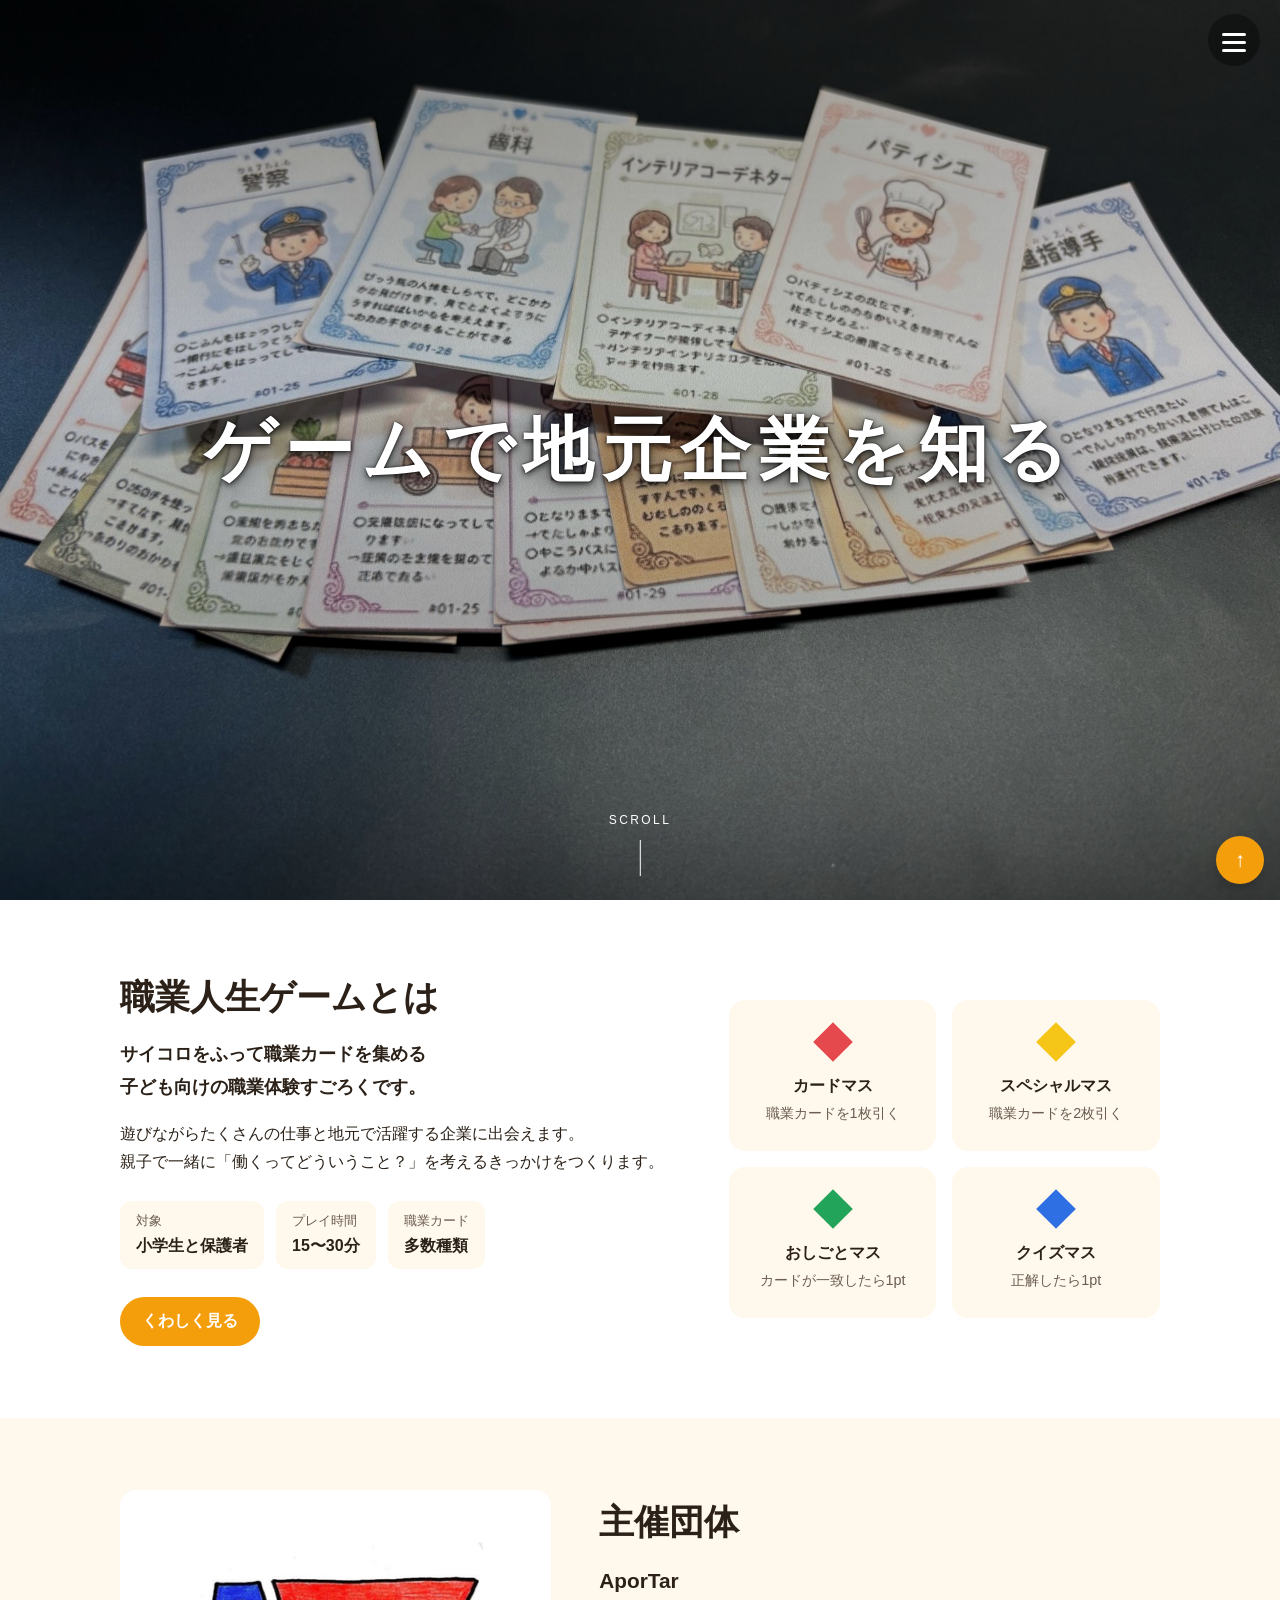
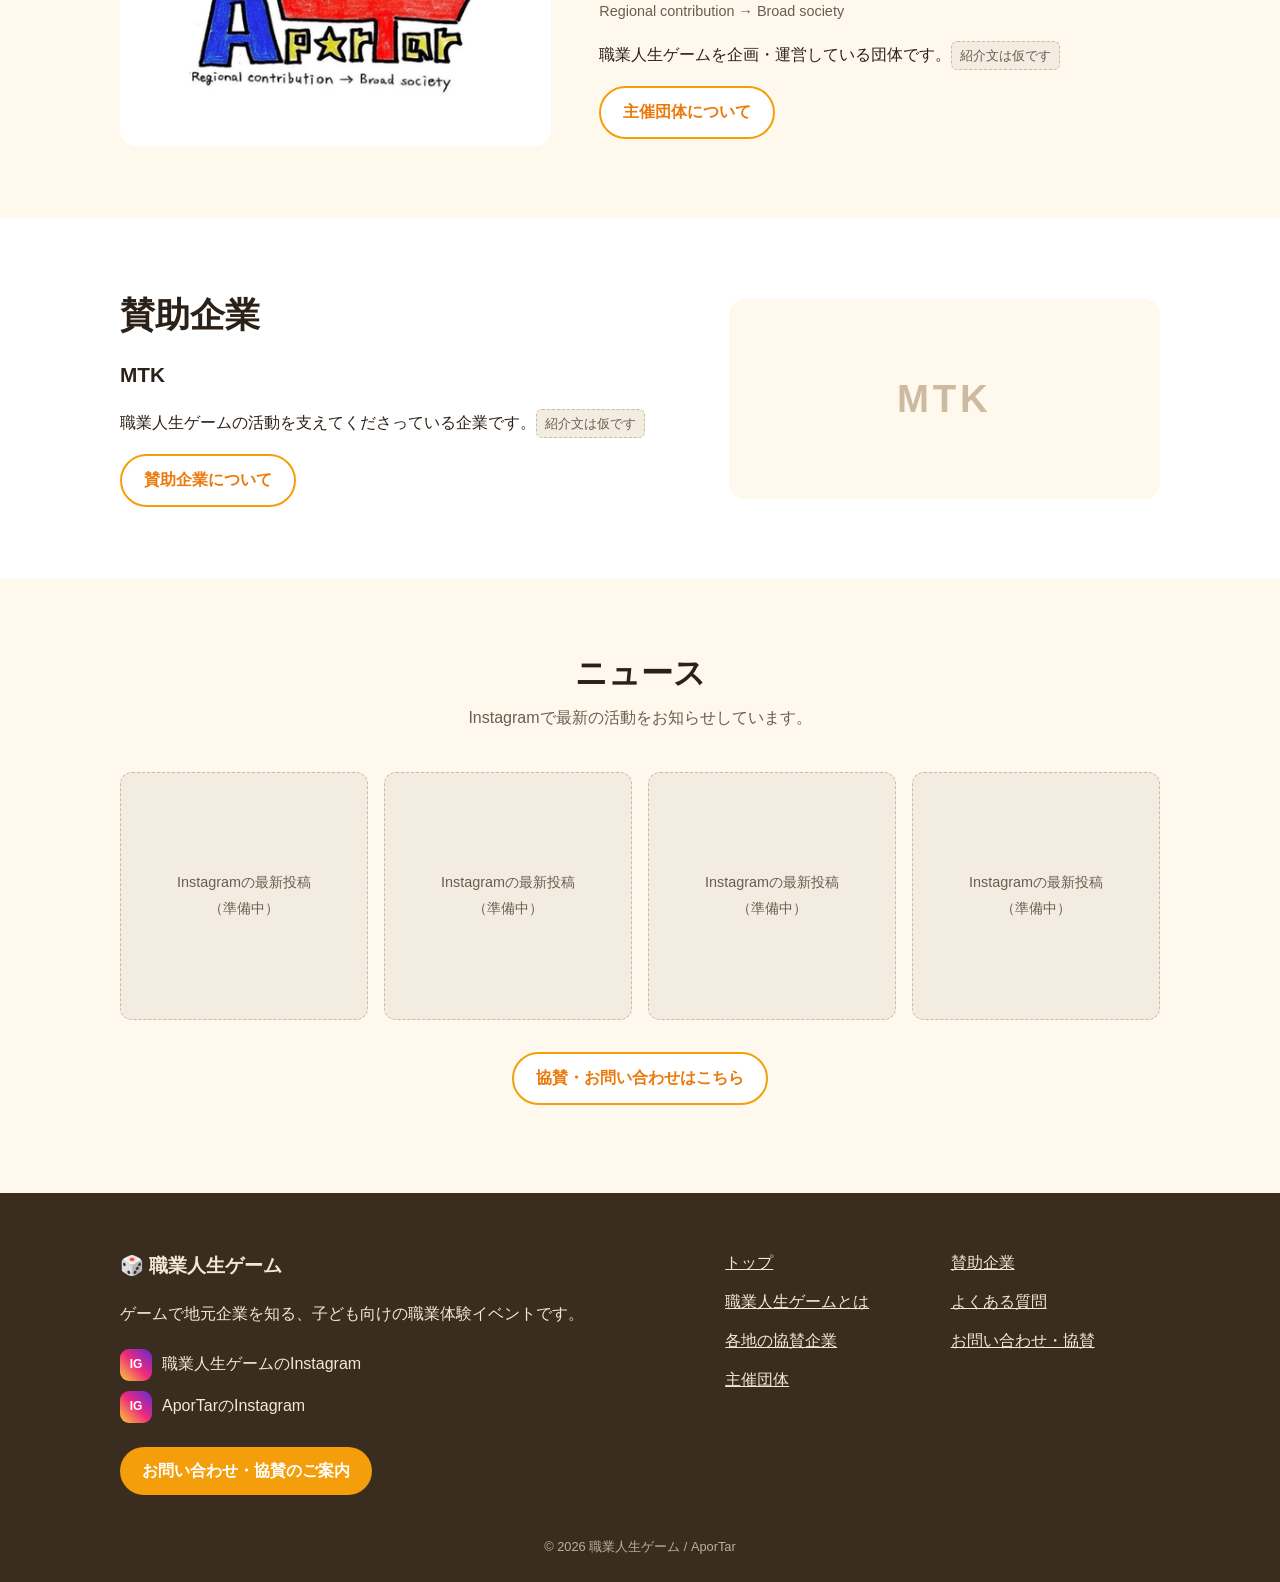
==== index.html @ 3c7ae559 "編集モードで index.html の文字を修正（ゲームで地元企業を知る / サイコロをふって職業カードを集める 子ども向けの職業）" ====
<!DOCTYPE html>
<html lang="ja">
<head>
  <meta charset="UTF-8">
  <meta name="viewport" content="width=device-width, initial-scale=1.0">
  <title>職業人生ゲーム｜ゲームで地元企業を知る</title>
  <meta name="description" content="サイコロをふって職業カードを集めよう。子どもたちが楽しみながら地元企業と仕事を知る、職業体験イベント「職業人生ゲーム」の公式サイトです。">
  <link rel="stylesheet" href="style.css">
</head>
<body class="home">
  <header id="site-header" class="site-header"></header>

  <main>
    <!-- メインビジュアル：画面いっぱいの画像に一言。写真を増やすときは .hero-slide を追加すると自動でスライドする -->
    <section class="hero">
      <div class="hero-slide is-active" style="background-image:url(images/hero-cards.jpg)"></div>
      <div class="hero-content">
        <h1 class="hero-copy">ゲームで地元企業を知る</h1>
      </div>
      <a class="hero-scroll" href="#intro">SCROLL</a>
    </section>

    <section class="section section-alt intro" id="intro">
      <div class="container intro-inner">
        <div class="intro-text">
          <h2 class="intro-title">職業人生ゲームとは</h2>
          <p class="intro-lead">サイコロをふって職業カードを集める<br class="pc-only">子ども向けの職業体験すごろくです。</p>
          <p>遊びながらたくさんの仕事と地元で活躍する企業に出会えます。<br>親子で一緒に「働くってどういうこと？」を考えるきっかけをつくります。</p>
          <dl class="intro-facts">
            <div><dt>対象</dt><dd>小学生と保護者</dd></div>
            <div><dt>プレイ時間</dt><dd>15〜30分</dd></div>
            <div><dt>職業カード</dt><dd>多数種類</dd></div>
          </dl>
          <a class="btn" href="about.html">くわしく見る</a>
        </div>
        <ul class="intro-squares">
          <li><span class="sq sq-red" aria-hidden="true"></span><strong>カードマス</strong>職業カードを1枚引く</li>
          <li><span class="sq sq-gold" aria-hidden="true"></span><strong>スペシャルマス</strong>職業カードを2枚引く</li>
          <li><span class="sq sq-green" aria-hidden="true"></span><strong>おしごとマス</strong>カードが一致したら1pt</li>
          <li><span class="sq sq-blue" aria-hidden="true"></span><strong>クイズマス</strong>正解したら1pt</li>
        </ul>
      </div>
    </section>

    <section class="section org" id="organizer">
      <div class="container org-inner">
        <div class="org-logo">
          <img src="images/aportar-logo.png" alt="AporTar" width="339" height="187">
        </div>
        <div class="org-text">
          <h2 class="org-title">主催団体</h2>
          <p class="org-name">AporTar</p>
          <p class="org-sub">Regional contribution → Broad society</p>
          <p>職業人生ゲームを企画・運営している団体です。<span class="placeholder-note">紹介文は仮です</span></p>
          <a class="btn btn-outline" href="organizer.html">主催団体について</a>
        </div>
      </div>
    </section>

    <section class="section section-alt" id="supporter">
      <div class="container org-inner org-reverse">
        <div class="org-text">
          <h2 class="org-title">賛助企業</h2>
          <p class="org-name">MTK</p>
          <p>職業人生ゲームの活動を支えてくださっている企業です。<span class="placeholder-note">紹介文は仮です</span></p>
          <a class="btn btn-outline" href="support.html">賛助企業について</a>
        </div>
        <div class="org-logo org-logo-alt">
          <!-- MTKのロゴが届いたら <img src="images/mtk-logo.png" alt="MTK"> に差し替える -->
          <span class="org-logo-placeholder">MTK</span>
        </div>
      </div>
    </section>

    <section class="section">
      <div class="container">
        <h2 class="section-title">ニュース</h2>
        <p class="section-lead">Instagramで最新の活動をお知らせしています。</p>
        <!-- Instagramの埋め込みコードが決まったらここに差し替える -->
        <div class="news-grid">
          <div class="news-item">Instagramの最新投稿<br>（準備中）</div>
          <div class="news-item">Instagramの最新投稿<br>（準備中）</div>
          <div class="news-item">Instagramの最新投稿<br>（準備中）</div>
          <div class="news-item">Instagramの最新投稿<br>（準備中）</div>
        </div>
        <p class="center"><a class="btn btn-outline" href="contact.html">協賛・お問い合わせはこちら</a></p>
      </div>
    </section>
  </main>

  <footer id="site-footer" class="site-footer"></footer>
  <script src="script.js"></script>
</body>
</html>
---- style.css ----
/* 職業人生ゲーム - 共通スタイル
   色はルール説明シートのオレンジ・黄色に合わせています */

:root {
  --orange: #f59e0b;
  --orange-deep: #ea7a0c;
  --yellow: #fde68a;
  --cream: #fff8ec;
  --text: #2b2118;
  --muted: #6b5d50;
  --white: #ffffff;
  --line: #f1dfc4;

  /* マスの色 */
  --red: #e5484d;
  --gold: #f5c518;
  --green: #22a55a;
  --blue: #2f6fe4;

  --radius: 16px;
  --header-h: 64px;
  --max: 1080px;
}

* {
  box-sizing: border-box;
}

html {
  scroll-behavior: smooth;
  scroll-padding-top: var(--header-h);
}

body {
  margin: 0;
  font-family: "Hiragino Kaku Gothic ProN", "Hiragino Sans", "Yu Gothic", "Meiryo", sans-serif;
  background: var(--cream);
  color: var(--text);
  line-height: 1.8;
}

img {
  max-width: 100%;
  display: block;
}

a {
  color: var(--orange-deep);
}

h1,
h2,
h3 {
  line-height: 1.4;
}

.container {
  max-width: var(--max);
  margin: 0 auto;
  padding: 0 20px;
}

.btn {
  display: inline-block;
  background: var(--orange);
  color: var(--white);
  font-weight: bold;
  text-decoration: none;
  padding: 10px 22px;
  border-radius: 999px;
  border: none;
  font-size: 1rem;
  cursor: pointer;
  transition: background 0.2s;
}

.btn:hover {
  background: var(--orange-deep);
}

.btn-outline {
  background: var(--white);
  color: var(--orange-deep);
  border: 2px solid var(--orange);
}

.btn-outline:hover {
  background: var(--yellow);
}

/* 仮の素材であることを示すラベル */
.placeholder-note {
  display: inline-block;
  font-size: 0.8rem;
  color: var(--muted);
  background: #f3ece1;
  border: 1px dashed #cdbba1;
  border-radius: 6px;
  padding: 2px 8px;
}

/* ---------- ヘッダー ---------- */
.site-header {
  position: sticky;
  top: 0;
  z-index: 50;
  background: rgba(255, 255, 255, 0.95);
  border-bottom: 1px solid var(--line);
  backdrop-filter: blur(6px);
}

.header-inner {
  max-width: var(--max);
  margin: 0 auto;
  padding: 0 20px;
  height: var(--header-h);
  display: flex;
  align-items: center;
  justify-content: space-between;
  gap: 16px;
}

.logo {
  display: flex;
  align-items: center;
  gap: 8px;
  text-decoration: none;
  color: var(--text);
  font-weight: bold;
  font-size: 1.15rem;
  white-space: nowrap;
}

.logo-mark {
  display: grid;
  place-items: center;
  width: 38px;
  height: 38px;
  border-radius: 10px;
  background: var(--yellow);
  font-size: 1.3rem;
}

.global-nav {
  display: flex;
  align-items: center;
  gap: 20px;
}

.global-nav ul {
  display: flex;
  gap: 18px;
  list-style: none;
  margin: 0;
  padding: 0;
}

.global-nav a:not(.btn) {
  color: var(--text);
  text-decoration: none;
  font-size: 0.92rem;
  font-weight: bold;
  padding: 4px 0;
  border-bottom: 2px solid transparent;
}

.global-nav a:not(.btn):hover,
.global-nav a[aria-current="page"] {
  border-bottom-color: var(--orange);
}

.btn-contact {
  padding: 8px 18px;
  font-size: 0.9rem;
}

.menu-toggle {
  display: none;
  width: 44px;
  height: 44px;
  background: none;
  border: none;
  cursor: pointer;
  padding: 10px;
}

.menu-toggle span {
  display: block;
  height: 3px;
  margin: 5px 0;
  border-radius: 2px;
  background: var(--text);
  transition: transform 0.2s, opacity 0.2s;
}

.menu-toggle[aria-expanded="true"] span:nth-child(1) {
  transform: translateY(8px) rotate(45deg);
}
.menu-toggle[aria-expanded="true"] span:nth-child(2) {
  opacity: 0;
}
.menu-toggle[aria-expanded="true"] span:nth-child(3) {
  transform: translateY(-8px) rotate(-45deg);
}

@media (max-width: 900px) {
  .menu-toggle {
    display: block;
  }

  .global-nav {
    display: none;
    position: absolute;
    top: var(--header-h);
    left: 0;
    right: 0;
    flex-direction: column;
    align-items: stretch;
    gap: 0;
    background: var(--white);
    border-bottom: 1px solid var(--line);
    padding: 8px 20px 20px;
    box-shadow: 0 8px 16px rgba(0, 0, 0, 0.06);
  }

  .global-nav.is-open {
    display: flex;
  }

  .global-nav ul {
    flex-direction: column;
    gap: 0;
  }

  .global-nav a:not(.btn) {
    display: block;
    padding: 14px 0;
    border-bottom: 1px solid var(--line);
  }

  .btn-contact {
    margin-top: 16px;
    text-align: center;
  }
}

/* ---------- メインビジュアル（トップ） ----------
   BOTANIST のように、画面いっぱいの画像に一言だけ載せる */
.hero {
  position: relative;
  height: 100vh;
  height: 100svh;
  min-height: 480px;
  display: grid;
  place-items: center;
  text-align: center;
  overflow: hidden;
  color: var(--white);
  background: #3a2c1f;
}

.hero-slide {
  position: absolute;
  inset: 0;
  background-size: cover;
  background-position: center;
  opacity: 0;
  transition: opacity 1.2s ease;
}

.hero-slide.is-active {
  opacity: 1;
  animation: hero-zoom 12s ease-out both;
}

@keyframes hero-zoom {
  from {
    transform: scale(1.08);
  }
  to {
    transform: scale(1);
  }
}

.hero::after {
  content: "";
  position: absolute;
  inset: 0;
  background: linear-gradient(180deg, rgba(0, 0, 0, 0.35) 0%, rgba(0, 0, 0, 0.2) 40%, rgba(0, 0, 0, 0.45) 100%);
}

.hero-content {
  position: relative;
  z-index: 1;
  padding: 0 20px;
}

.hero-copy {
  font-size: clamp(2rem, 6.5vw, 4.4rem);
  font-weight: bold;
  letter-spacing: 0.12em;
  line-height: 1.5;
  margin: 0;
  /* 白文字を写真の上でも読みやすくするための黒い影 */
  text-shadow: 0 0 2px rgba(0, 0, 0, 0.9), 0 2px 6px rgba(0, 0, 0, 0.8), 0 4px 24px rgba(0, 0, 0, 0.6);
}

.sp-only {
  display: none;
}

@media (max-width: 600px) {
  .sp-only {
    display: inline;
  }
}

.hero-scroll {
  position: absolute;
  z-index: 1;
  left: 50%;
  bottom: 24px;
  transform: translateX(-50%);
  color: var(--white);
  font-size: 0.75rem;
  letter-spacing: 0.2em;
  text-decoration: none;
  padding-bottom: 44px;
}

.hero-scroll::after {
  content: "";
  position: absolute;
  left: 50%;
  bottom: 0;
  width: 1px;
  height: 36px;
  background: var(--white);
  animation: scroll-line 2s ease-in-out infinite;
  transform-origin: top;
}

@keyframes scroll-line {
  0% {
    transform: scaleY(0);
  }
  50% {
    transform: scaleY(1);
  }
  100% {
    transform: scaleY(1);
    opacity: 0;
  }
}

/* トップだけ、ヘッダーは右上の半透明の三本線のみ（PCでもスマホでも同じ） */
.home .site-header {
  position: fixed;
  top: 0;
  left: 0;
  right: 0;
  background: transparent;
  border-bottom: none;
  backdrop-filter: none;
  pointer-events: none;
}

.home .header-inner {
  max-width: none;
  justify-content: flex-end;
}

.home .logo {
  display: none;
}

.home .menu-toggle {
  display: block;
  position: relative;
  z-index: 2;
  width: 52px;
  height: 52px;
  padding: 14px;
  margin-top: 16px;
  border-radius: 50%;
  background: rgba(0, 0, 0, 0.35);
  backdrop-filter: blur(6px);
  pointer-events: auto;
  transition: background 0.2s;
}

.home .menu-toggle:hover {
  background: rgba(0, 0, 0, 0.5);
}

.home .menu-toggle span {
  background: var(--white);
}

/* 三本線を押すと、画面全体にメニューを出す */
.home .global-nav {
  display: none;
  position: fixed;
  inset: 0;
  flex-direction: column;
  align-items: center;
  justify-content: center;
  gap: 24px;
  padding: 80px 20px 40px;
  background: rgba(43, 33, 24, 0.92);
  backdrop-filter: blur(8px);
  box-shadow: none;
  border: none;
  pointer-events: auto;
}

.home .global-nav.is-open {
  display: flex;
}

.home .global-nav ul {
  flex-direction: column;
  align-items: center;
  gap: 8px;
}

.home .global-nav a:not(.btn) {
  color: var(--white);
  font-size: 1.15rem;
  padding: 10px 0;
  border-bottom: 2px solid transparent;
}

.home .global-nav a:not(.btn):hover {
  border-bottom-color: var(--orange);
}

.home .btn-contact {
  margin-top: 8px;
  padding: 12px 32px;
}

/* マスの色（他ページで使用） */
.sq-red {
  background: var(--red);
}
.sq-gold {
  background: var(--gold);
}
.sq-green {
  background: var(--green);
}
.sq-blue {
  background: var(--blue);
}

/* ---------- セクション共通 ---------- */
.section {
  padding: 72px 0;
}

.section-alt {
  background: var(--white);
}

.section-title {
  text-align: center;
  font-size: clamp(1.5rem, 3.5vw, 2rem);
  margin: 0 0 8px;
}

.section-lead {
  text-align: center;
  color: var(--muted);
  margin: 0 0 40px;
}

/* 職業人生ゲームとは（トップ） */
.intro-inner {
  display: grid;
  grid-template-columns: 1.3fr 1fr;
  gap: 48px;
  align-items: center;
}

.intro-title {
  font-size: clamp(1.6rem, 4vw, 2.2rem);
  margin: 0 0 16px;
}

.intro-lead {
  font-size: 1.15rem;
  font-weight: bold;
  margin: 0 0 12px;
}

.intro-facts {
  display: flex;
  flex-wrap: wrap;
  gap: 12px;
  margin: 24px 0 28px;
}

.intro-facts div {
  background: var(--cream);
  border-radius: 12px;
  padding: 8px 16px;
}

.intro-facts dt {
  font-size: 0.8rem;
  color: var(--muted);
}

.intro-facts dd {
  margin: 0;
  font-weight: bold;
}

.intro-squares {
  list-style: none;
  margin: 0;
  padding: 0;
  display: grid;
  grid-template-columns: 1fr 1fr;
  gap: 16px;
}

.intro-squares li {
  background: var(--cream);
  border-radius: var(--radius);
  padding: 24px 16px;
  text-align: center;
  font-size: 0.9rem;
  color: var(--muted);
}

.intro-squares .sq {
  display: block;
  width: 28px;
  height: 28px;
  margin: 4px auto 16px;
  transform: rotate(45deg);
}

.intro-squares strong {
  display: block;
  color: var(--text);
  font-size: 1rem;
}

.pc-only {
  display: inline;
}

@media (max-width: 800px) {
  .intro-inner {
    grid-template-columns: 1fr;
    gap: 32px;
  }

  .pc-only {
    display: none;
  }
}

/* 主催団体・賛助企業（トップ） */
.org-inner {
  display: grid;
  grid-template-columns: 1fr 1.3fr;
  gap: 48px;
  align-items: center;
}

.org-logo {
  background: var(--white);
  border-radius: var(--radius);
  padding: 40px;
  display: grid;
  place-items: center;
}

.org-logo img {
  width: 100%;
  max-width: 320px;
  height: auto;
}

.org-title {
  font-size: clamp(1.6rem, 4vw, 2.2rem);
  margin: 0 0 16px;
}

.org-name {
  font-size: 1.3rem;
  font-weight: bold;
  margin: 0;
}

.org-sub {
  color: var(--muted);
  margin: 0 0 16px;
  font-size: 0.9rem;
}

.org-reverse {
  grid-template-columns: 1.3fr 1fr;
}

.org-logo-alt {
  background: var(--cream);
  min-height: 200px;
}

.org-logo-placeholder {
  font-size: 2.4rem;
  font-weight: bold;
  letter-spacing: 0.1em;
  color: #cdbba1;
}

@media (max-width: 800px) {
  .org-inner {
    grid-template-columns: 1fr;
    gap: 24px;
  }

  /* スマホではロゴを先に出す */
  .org-reverse .org-logo {
    order: -1;
  }
}

/* 地域を選ぶ */
.region-grid {
  display: grid;
  grid-template-columns: repeat(auto-fit, minmax(220px, 1fr));
  gap: 20px;
}

.region-card {
  display: block;
  text-decoration: none;
  color: var(--text);
  background: var(--white);
  border: 2px solid var(--line);
  border-radius: var(--radius);
  padding: 28px 24px;
  text-align: center;
  transition: transform 0.2s, border-color 0.2s;
}

.region-card:hover {
  transform: translateY(-4px);
  border-color: var(--orange);
}

.region-card h3 {
  font-size: 1.6rem;
  margin: 0 0 4px;
}

.region-card p {
  margin: 0;
  color: var(--muted);
}

.region-card.is-soon {
  opacity: 0.6;
  pointer-events: none;
}

/* 各ページへの入口 */
.link-grid {
  display: grid;
  grid-template-columns: repeat(auto-fit, minmax(240px, 1fr));
  gap: 24px;
}

.link-card {
  display: block;
  text-decoration: none;
  color: var(--text);
  background: var(--cream);
  border-radius: var(--radius);
  overflow: hidden;
  transition: transform 0.2s, box-shadow 0.2s;
}

.link-card:hover {
  transform: translateY(-4px);
  box-shadow: 0 10px 24px rgba(0, 0, 0, 0.08);
}

.link-card-img {
  aspect-ratio: 16 / 9;
  display: grid;
  place-items: center;
  font-size: 3rem;
  background: var(--yellow);
}

.link-card-body {
  padding: 18px 20px 22px;
}

.link-card h3 {
  margin: 0 0 4px;
  font-size: 1.15rem;
}

.link-card p {
  margin: 0;
  color: var(--muted);
  font-size: 0.95rem;
}

/* ニュース */
.news-grid {
  display: grid;
  grid-template-columns: repeat(auto-fit, minmax(200px, 1fr));
  gap: 16px;
}

.news-item {
  aspect-ratio: 1;
  background: #f3ece1;
  border: 1px dashed #cdbba1;
  border-radius: 12px;
  display: grid;
  place-items: center;
  color: var(--muted);
  font-size: 0.9rem;
  text-align: center;
  padding: 12px;
}

.center {
  text-align: center;
  margin-top: 32px;
}

/* ---------- 下層ページ ---------- */
.page-header {
  background: var(--yellow);
  padding: 56px 0 44px;
  text-align: center;
}

.page-header h1 {
  margin: 0;
  font-size: clamp(1.7rem, 4vw, 2.4rem);
}

.page-header p {
  margin: 8px 0 0;
  color: var(--muted);
}

.prose {
  max-width: 760px;
  margin: 0 auto;
}

.prose h2 {
  font-size: 1.4rem;
  border-left: 6px solid var(--orange);
  padding-left: 12px;
  margin: 48px 0 16px;
}

.prose h2:first-child {
  margin-top: 0;
}

.card {
  background: var(--white);
  border: 1px solid var(--line);
  border-radius: var(--radius);
  padding: 24px;
}

.purpose-list {
  display: grid;
  grid-template-columns: repeat(auto-fit, minmax(300px, 1fr));
  gap: 16px;
  list-style: none;
  padding: 0;
  margin: 0;
}

.purpose-list li {
  background: var(--white);
  border: 1px solid var(--line);
  border-radius: var(--radius);
  padding: 20px;
}

.purpose-list strong {
  display: block;
  margin-bottom: 4px;
}

/* マスの説明 */
.square-list {
  display: grid;
  grid-template-columns: repeat(auto-fit, minmax(300px, 1fr));
  gap: 16px;
  list-style: none;
  padding: 0;
  margin: 0;
}

.square-list li {
  display: flex;
  gap: 16px;
  align-items: flex-start;
  background: var(--white);
  border: 1px solid var(--line);
  border-radius: var(--radius);
  padding: 20px;
}

.square-list .sq {
  flex: none;
  width: 22px;
  height: 22px;
  margin-top: 6px;
  transform: rotate(45deg);
}

.square-list h3 {
  margin: 0 0 4px;
  font-size: 1.05rem;
}

.square-list p {
  margin: 0;
}

.facts {
  display: grid;
  grid-template-columns: repeat(auto-fit, minmax(160px, 1fr));
  gap: 16px;
  margin: 0;
}

.facts div {
  background: var(--white);
  border: 1px solid var(--line);
  border-radius: var(--radius);
  padding: 16px 20px;
  text-align: center;
}

.facts dt {
  color: var(--muted);
  font-size: 0.85rem;
}

.facts dd {
  margin: 0;
  font-size: 1.3rem;
  font-weight: bold;
}

/* 地域タブ */
.tabs {
  display: flex;
  justify-content: center;
  gap: 12px;
  margin-bottom: 32px;
}

.tabs button {
  font: inherit;
  font-weight: bold;
  padding: 10px 28px;
  border-radius: 999px;
  border: 2px solid var(--orange);
  background: var(--white);
  color: var(--orange-deep);
  cursor: pointer;
}

.tabs button[aria-selected="true"] {
  background: var(--orange);
  color: var(--white);
}

.sponsor-grid {
  display: grid;
  grid-template-columns: repeat(auto-fill, minmax(220px, 1fr));
  gap: 20px;
}

.sponsor-card {
  background: var(--white);
  border: 1px solid var(--line);
  border-radius: var(--radius);
  padding: 20px;
  text-align: center;
}

.sponsor-logo {
  height: 96px;
  display: grid;
  place-items: center;
  padding: 8px;
  background: #f3ece1;
  border-radius: 10px;
  color: var(--muted);
  font-size: 0.85rem;
  margin-bottom: 12px;
}

.sponsor-logo img {
  max-width: 100%;
  max-height: 72px;
  width: auto;
  height: auto;
  object-fit: contain;
}

.sponsor-card .sponsor-kind {
  display: inline-block;
  font-size: 0.8rem;
  font-weight: bold;
  color: var(--orange-deep);
  background: var(--cream);
  border-radius: 999px;
  padding: 2px 12px;
  margin-bottom: 6px;
}

.sponsor-card h3 {
  margin: 0 0 4px;
  font-size: 1.05rem;
}

.sponsor-card p {
  margin: 0;
  font-size: 0.9rem;
  color: var(--muted);
}

/* FAQ（アコーディオン） */
.faq details {
  background: var(--white);
  border: 1px solid var(--line);
  border-radius: 12px;
  margin-bottom: 12px;
}

.faq summary {
  cursor: pointer;
  font-weight: bold;
  padding: 18px 48px 18px 20px;
  position: relative;
  list-style: none;
}

.faq summary::-webkit-details-marker {
  display: none;
}

.faq summary::before {
  content: "Q.";
  color: var(--orange-deep);
  margin-right: 8px;
}

.faq summary::after {
  content: "+";
  position: absolute;
  right: 20px;
  top: 50%;
  transform: translateY(-50%);
  font-size: 1.4rem;
  color: var(--orange-deep);
}

.faq details[open] summary::after {
  content: "−";
}

.faq details p {
  margin: 0;
  padding: 0 20px 18px;
}

/* 問い合わせフォーム */
.form-row {
  margin-bottom: 20px;
}

.form-row label {
  display: block;
  font-weight: bold;
  margin-bottom: 6px;
}

.form-row .req {
  color: var(--red);
  font-size: 0.8rem;
  margin-left: 6px;
}

.form-row input,
.form-row select,
.form-row textarea {
  width: 100%;
  font: inherit;
  padding: 12px 14px;
  border: 1px solid #d8c6ab;
  border-radius: 10px;
  background: var(--white);
}

.form-row textarea {
  min-height: 160px;
  resize: vertical;
}

.benefit-list {
  padding-left: 1.2em;
}

.price {
  font-size: 1.8rem;
  font-weight: bold;
  color: var(--orange-deep);
}

/* ---------- フッター ---------- */
.site-footer {
  background: #3a2c1f;
  color: #f3e7d6;
  padding: 56px 0 24px;
  margin-top: 0;
}

.site-footer a:not(.btn) {
  color: #f3e7d6;
}

.footer-inner {
  max-width: var(--max);
  margin: 0 auto;
  padding: 0 20px;
  display: grid;
  grid-template-columns: 1.3fr 1fr;
  gap: 40px;
}

.footer-logo {
  font-size: 1.2rem;
  font-weight: bold;
  margin: 0 0 8px;
}

.sns {
  display: flex;
  flex-direction: column;
  gap: 10px;
  margin: 20px 0 24px;
}

.sns-link {
  display: inline-flex;
  align-items: center;
  gap: 10px;
  text-decoration: none;
}

.sns-icon {
  display: grid;
  place-items: center;
  width: 32px;
  height: 32px;
  border-radius: 9px;
  background: linear-gradient(45deg, #f9ce34, #ee2a7b, #6228d7);
  color: var(--white);
  font-size: 0.75rem;
  font-weight: bold;
}

.footer-nav ul {
  list-style: none;
  margin: 0;
  padding: 0;
  columns: 2;
}

.footer-nav li {
  margin-bottom: 10px;
  break-inside: avoid;
}

.copyright {
  text-align: center;
  font-size: 0.8rem;
  color: #bfae98;
  margin: 40px 0 0;
}

@media (max-width: 700px) {
  .footer-inner {
    grid-template-columns: 1fr;
  }
}

/* 上に戻るボタン（常に表示） */
.back-to-top {
  position: fixed;
  right: 16px;
  bottom: 16px;
  z-index: 60;
  width: 48px;
  height: 48px;
  border-radius: 50%;
  border: none;
  background: var(--orange);
  color: var(--white);
  font-size: 1.3rem;
  font-weight: bold;
  cursor: pointer;
  box-shadow: 0 4px 12px rgba(0, 0, 0, 0.18);
}

.back-to-top:hover {
  background: var(--orange-deep);
}

@media (prefers-reduced-motion: reduce) {
  html {
    scroll-behavior: auto;
  }
  .hero-slide,
  .hero-slide.is-active,
  .hero-scroll::after {
    transition: none;
    animation: none;
  }
}

.sponsor-logo:has(img) {
  background: var(--white);
  border: 1px solid var(--line);
}
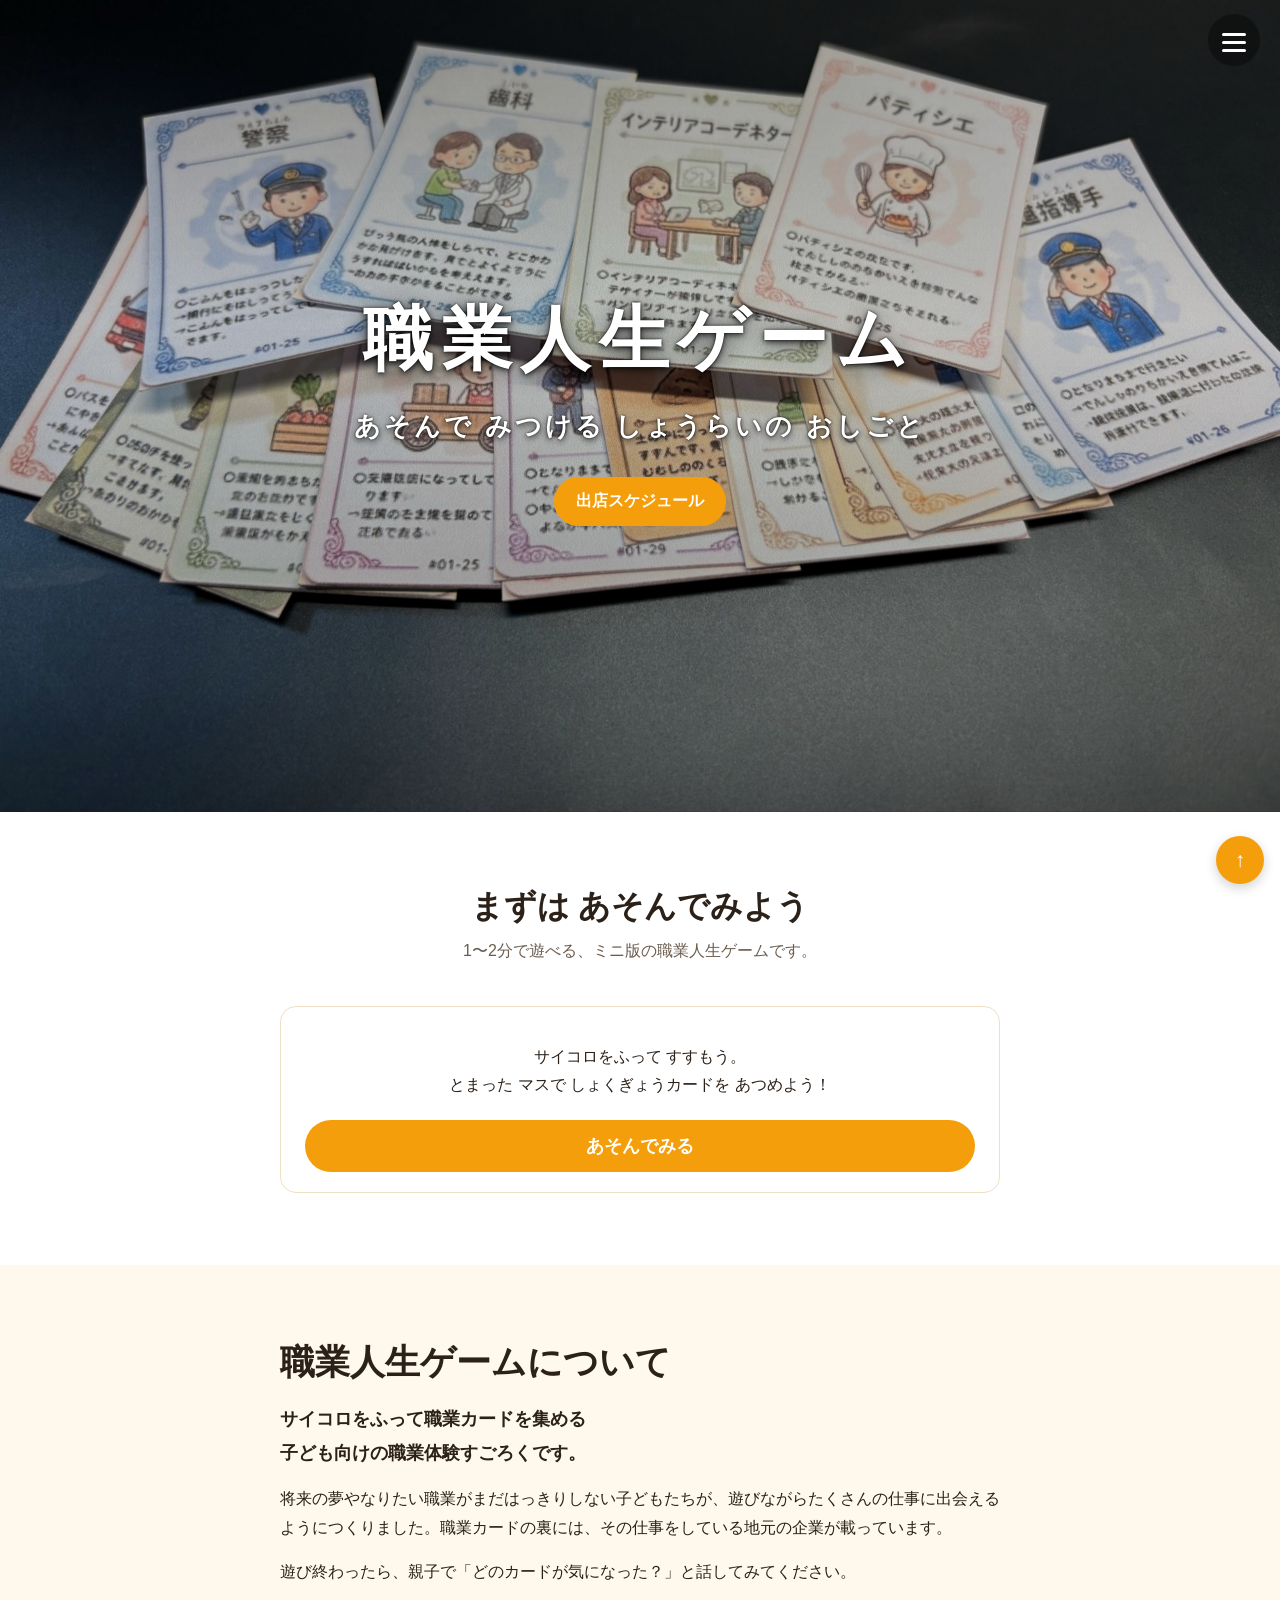
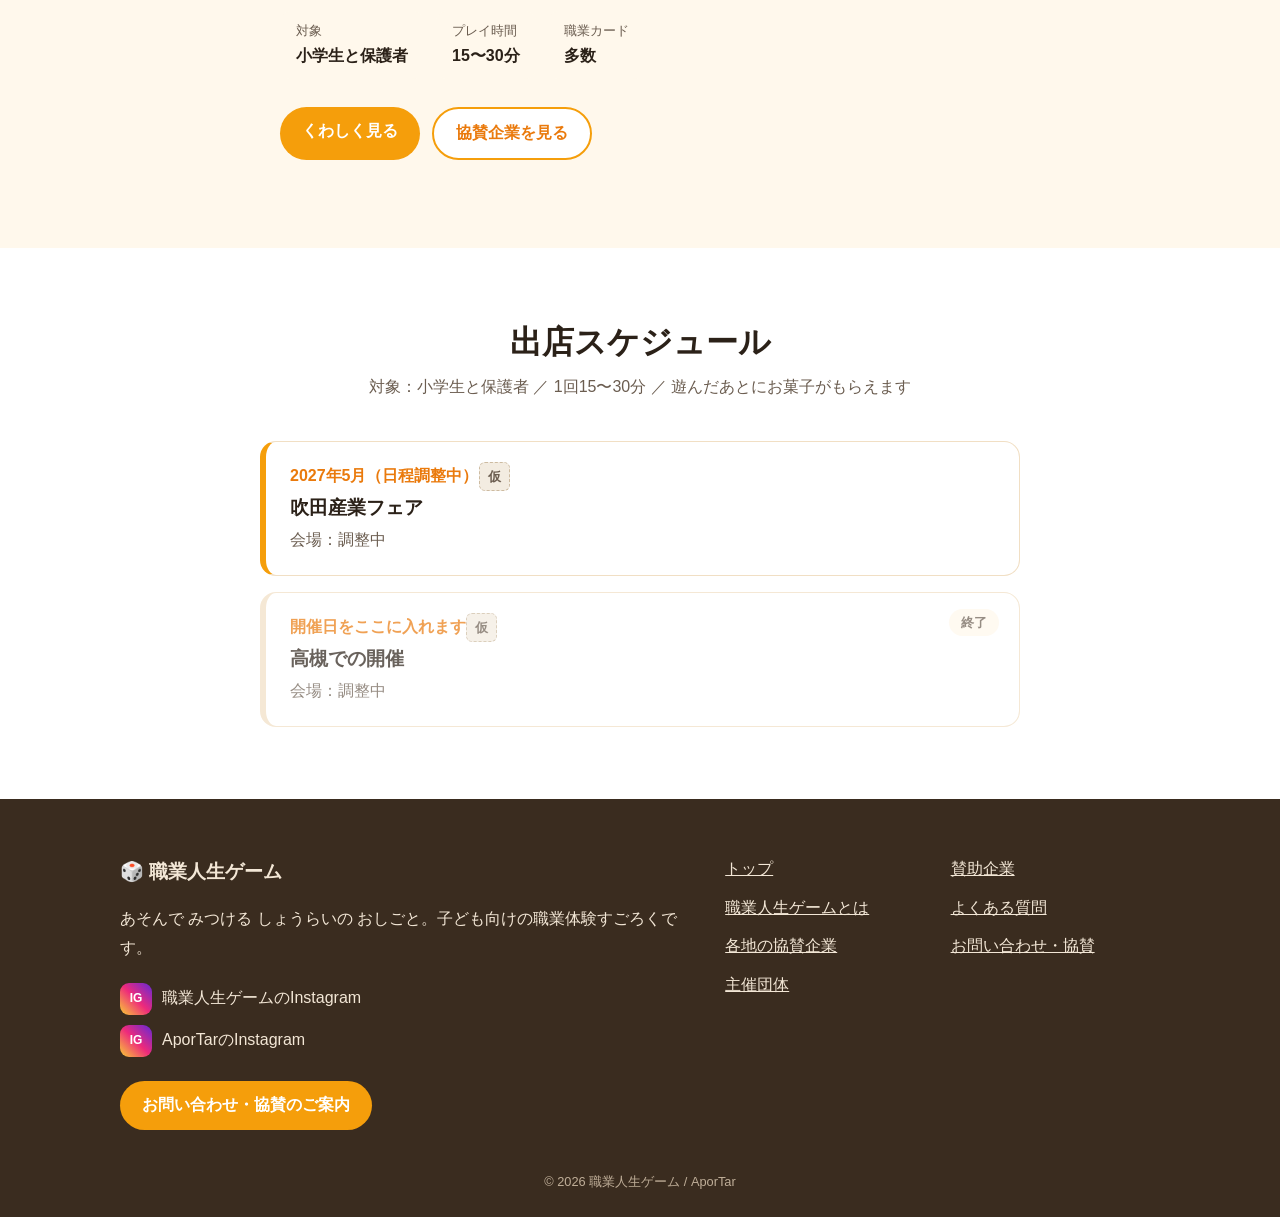
==== commit fd235b32: "トップを「メインビジュアル→デモ→ゲームについて→出店スケジュール」の流れに作り直す Co-Authored-By: Claude Opus 5.5 (1M context) <noreply@ant" ====
--- a/index.html
+++ b/index.html
@@ -3,92 +3,123 @@
 <head>
   <meta charset="UTF-8">
   <meta name="viewport" content="width=device-width, initial-scale=1.0">
-  <title>職業人生ゲーム｜ゲームで地元企業を知る</title>
-  <meta name="description" content="サイコロをふって職業カードを集めよう。子どもたちが楽しみながら地元企業と仕事を知る、職業体験イベント「職業人生ゲーム」の公式サイトです。">
+  <title>職業人生ゲーム｜あそんで みつける しょうらいの おしごと</title>
+  <meta name="description" content="サイコロをふって職業カードを集める、子ども向けの職業体験すごろく「職業人生ゲーム」の公式サイトです。ミニ版のデモで遊べるほか、出店スケジュールを掲載しています。">
   <link rel="stylesheet" href="style.css">
+  <link rel="stylesheet" href="game.css">
 </head>
 <body class="home">
   <header id="site-header" class="site-header"></header>
 
   <main>
-    <!-- メインビジュアル：画面いっぱいの画像に一言。写真を増やすときは .hero-slide を追加すると自動でスライドする -->
+    <!-- メインビジュアル：名前とサブタイトルだけ。下の端からデモが少し見える高さにしている。
+         写真を増やすときは .hero-slide を追加すると自動でスライドする -->
     <section class="hero">
       <div class="hero-slide is-active" style="background-image:url(images/hero-cards.jpg)"></div>
       <div class="hero-content">
-        <h1 class="hero-copy">ゲームで地元企業を知る</h1>
-      </div>
-      <a class="hero-scroll" href="#intro">SCROLL</a>
-    </section>
-
-    <section class="section section-alt intro" id="intro">
-      <div class="container intro-inner">
-        <div class="intro-text">
-          <h2 class="intro-title">職業人生ゲームとは</h2>
-          <p class="intro-lead">サイコロをふって職業カードを集める<br class="pc-only">子ども向けの職業体験すごろくです。</p>
-          <p>遊びながらたくさんの仕事と地元で活躍する企業に出会えます。<br>親子で一緒に「働くってどういうこと？」を考えるきっかけをつくります。</p>
-          <dl class="intro-facts">
-            <div><dt>対象</dt><dd>小学生と保護者</dd></div>
-            <div><dt>プレイ時間</dt><dd>15〜30分</dd></div>
-            <div><dt>職業カード</dt><dd>多数種類</dd></div>
-          </dl>
-          <a class="btn" href="about.html">くわしく見る</a>
-        </div>
-        <ul class="intro-squares">
-          <li><span class="sq sq-red" aria-hidden="true"></span><strong>カードマス</strong>職業カードを1枚引く</li>
-          <li><span class="sq sq-gold" aria-hidden="true"></span><strong>スペシャルマス</strong>職業カードを2枚引く</li>
-          <li><span class="sq sq-green" aria-hidden="true"></span><strong>おしごとマス</strong>カードが一致したら1pt</li>
-          <li><span class="sq sq-blue" aria-hidden="true"></span><strong>クイズマス</strong>正解したら1pt</li>
-        </ul>
+        <h1 class="hero-copy">職業人生ゲーム</h1>
+        <p class="hero-sub">あそんで みつける しょうらいの おしごと</p>
+        <a class="btn hero-schedule" href="#schedule">出店スケジュール</a>
       </div>
     </section>
 
-    <section class="section org" id="organizer">
-      <div class="container org-inner">
-        <div class="org-logo">
-          <img src="images/aportar-logo.png" alt="AporTar" width="339" height="187">
+    <!-- デモ：game.js / game-data.js / game.css。data-mode="demo" でひとり用の短い盤面になる -->
+    <section class="section section-alt demo" id="demo">
+      <div class="container mg-root" id="mg-root" data-mode="demo">
+        <h2 class="section-title">まずは あそんでみよう</h2>
+        <p class="section-lead">1〜2分で遊べる、ミニ版の職業人生ゲームです。</p>
+
+        <div id="mg-setup" class="mg-screen mg-panel demo-start">
+          <form id="mg-setup-form">
+            <p>サイコロをふって すすもう。<br>とまった マスで しょくぎょうカードを あつめよう！</p>
+            <button type="submit" class="btn mg-btn-big">あそんでみる</button>
+          </form>
         </div>
-        <div class="org-text">
-          <h2 class="org-title">主催団体</h2>
-          <p class="org-name">AporTar</p>
-          <p class="org-sub">Regional contribution → Broad society</p>
-          <p>職業人生ゲームを企画・運営している団体です。<span class="placeholder-note">紹介文は仮です</span></p>
-          <a class="btn btn-outline" href="organizer.html">主催団体について</a>
+
+        <div id="mg-game" class="mg-screen" hidden>
+          <div class="mg-turn-bar mg-panel">
+            <div>
+              <span id="mg-turn-token" class="mg-token-dot"></span>
+              <strong id="mg-turn-name"></strong> の ばん
+            </div>
+            <div class="mg-dice-area">
+              <div id="mg-dice" class="mg-dice" aria-live="polite">🎲</div>
+              <button id="mg-roll-btn" class="btn">サイコロを ふる</button>
+            </div>
+          </div>
+          <div id="mg-board" class="mg-board" aria-label="ゲームばん"></div>
+          <div id="mg-scoreboard" class="mg-scoreboard"></div>
+        </div>
+
+        <div id="mg-result" class="mg-screen mg-panel" hidden>
+          <h3>ゴール！</h3>
+          <ol id="mg-ranking" class="mg-ranking"></ol>
+          <div id="mg-companies-panel" class="mg-companies-panel">
+            <h3>あつめた カードの かいしゃ</h3>
+            <p class="mg-muted">カードの うらには、その しごとを している 地元の会社が のっています。</p>
+            <ul id="mg-companies" class="mg-companies"></ul>
+            <a class="btn btn-outline" href="sponsors.html">協賛企業を見る</a>
+          </div>
+          <p class="mg-closing">きになる おしごとは あったかな？<br>イベントでは、ほんものの ボードで あそべるよ！</p>
+          <button id="mg-again-btn" class="btn mg-btn-big">もういちど あそぶ</button>
         </div>
       </div>
     </section>
 
-    <section class="section section-alt" id="supporter">
-      <div class="container org-inner org-reverse">
-        <div class="org-text">
-          <h2 class="org-title">賛助企業</h2>
-          <p class="org-name">MTK</p>
-          <p>職業人生ゲームの活動を支えてくださっている企業です。<span class="placeholder-note">紹介文は仮です</span></p>
-          <a class="btn btn-outline" href="support.html">賛助企業について</a>
-        </div>
-        <div class="org-logo org-logo-alt">
-          <!-- MTKのロゴが届いたら <img src="images/mtk-logo.png" alt="MTK"> に差し替える -->
-          <span class="org-logo-placeholder">MTK</span>
+    <section class="section intro" id="intro">
+      <div class="container intro-inner">
+        <div class="intro-text">
+          <h2 class="intro-title">職業人生ゲームについて</h2>
+          <p class="intro-lead">サイコロをふって職業カードを集める<br class="pc-only">子ども向けの職業体験すごろくです。</p>
+          <p>将来の夢やなりたい職業がまだはっきりしない子どもたちが、遊びながらたくさんの仕事に出会えるようにつくりました。職業カードの裏には、その仕事をしている地元の企業が載っています。</p>
+          <p>遊び終わったら、親子で「どのカードが気になった？」と話してみてください。</p>
+          <dl class="intro-facts">
+            <div><dt>対象</dt><dd>小学生と保護者</dd></div>
+            <div><dt>プレイ時間</dt><dd>15〜30分</dd></div>
+            <div><dt>職業カード</dt><dd>多数</dd></div>
+          </dl>
+          <p class="intro-links">
+            <a class="btn" href="about.html">くわしく見る</a>
+            <a class="btn btn-outline" href="sponsors.html">協賛企業を見る</a>
+          </p>
         </div>
       </div>
     </section>
 
-    <section class="section">
+    <!-- 出店スケジュール：予定が決まったら .schedule-item を足す。終わったものは is-done を付けて残す -->
+    <section class="section section-alt" id="schedule">
       <div class="container">
-        <h2 class="section-title">ニュース</h2>
-        <p class="section-lead">Instagramで最新の活動をお知らせしています。</p>
-        <!-- Instagramの埋め込みコードが決まったらここに差し替える -->
-        <div class="news-grid">
-          <div class="news-item">Instagramの最新投稿<br>（準備中）</div>
-          <div class="news-item">Instagramの最新投稿<br>（準備中）</div>
-          <div class="news-item">Instagramの最新投稿<br>（準備中）</div>
-          <div class="news-item">Instagramの最新投稿<br>（準備中）</div>
-        </div>
-        <p class="center"><a class="btn btn-outline" href="contact.html">協賛・お問い合わせはこちら</a></p>
+        <h2 class="section-title">出店スケジュール</h2>
+        <p class="section-lead">対象：小学生と保護者 ／ 1回15〜30分 ／ 遊んだあとにお菓子がもらえます</p>
+        <ul class="schedule">
+          <li class="schedule-item">
+            <p class="schedule-date">2027年5月（日程調整中）<span class="placeholder-note">仮</span></p>
+            <h3 class="schedule-name">吹田産業フェア</h3>
+            <p class="schedule-place">会場：調整中</p>
+          </li>
+          <li class="schedule-item is-done">
+            <p class="schedule-date">開催日をここに入れます<span class="placeholder-note">仮</span></p>
+            <h3 class="schedule-name">高槻での開催</h3>
+            <p class="schedule-place">会場：調整中</p>
+          </li>
+        </ul>
       </div>
     </section>
   </main>
 
+  <!-- デモのカードやクイズを表示するダイアログ -->
+  <div id="mg-modal" class="mg-modal" hidden>
+    <div class="mg-modal-box" role="dialog" aria-modal="true" aria-labelledby="mg-modal-title">
+      <p id="mg-modal-kind" class="mg-modal-kind"></p>
+      <h2 id="mg-modal-title"></h2>
+      <div id="mg-modal-body"></div>
+      <div id="mg-modal-actions" class="mg-modal-actions"></div>
+    </div>
+  </div>
+
   <footer id="site-footer" class="site-footer"></footer>
   <script src="script.js"></script>
+  <script src="game-data.js"></script>
+  <script src="game.js"></script>
 </body>
 </html>
--- a/style.css
+++ b/style.css
@@ -313,6 +313,25 @@
   .sp-only {
     display: inline;
   }
+}
+
+/* 名前の下のサブタイトルと、出店スケジュールへのボタン */
+.hero-sub {
+  margin: 12px 0 0;
+  font-size: clamp(1rem, 3.2vw, 1.6rem);
+  font-weight: bold;
+  letter-spacing: 0.12em;
+  text-shadow: 0 0 2px rgba(0, 0, 0, 0.9), 0 2px 6px rgba(0, 0, 0, 0.8);
+}
+
+.hero-schedule {
+  margin-top: 28px;
+}
+
+/* トップでは、最初の画面の下の端からデモが少し見えるようにする */
+.home .hero {
+  height: calc(100vh - 88px);
+  height: calc(100svh - 88px);
 }
 
 .hero-scroll {
@@ -989,37 +1008,22 @@
   padding: 0 20px 18px;
 }
 
-/* 問い合わせフォーム */
-.form-row {
-  margin-bottom: 20px;
-}
-
-.form-row label {
+/* 問い合わせフォーム（Googleフォームを埋め込み） */
+.form-embed {
+  padding: 0;
+  overflow: hidden;
+}
+
+.form-embed iframe {
   display: block;
-  font-weight: bold;
-  margin-bottom: 6px;
-}
-
-.form-row .req {
-  color: var(--red);
-  font-size: 0.8rem;
-  margin-left: 6px;
-}
-
-.form-row input,
-.form-row select,
-.form-row textarea {
   width: 100%;
-  font: inherit;
-  padding: 12px 14px;
-  border: 1px solid #d8c6ab;
-  border-radius: 10px;
-  background: var(--white);
-}
-
-.form-row textarea {
-  min-height: 160px;
-  resize: vertical;
+  height: 1300px;
+  border: 0;
+}
+
+.form-embed-note {
+  font-size: 0.9rem;
+  text-align: center;
 }
 
 .benefit-list {
@@ -1148,3 +1152,78 @@
   background: var(--white);
   border: 1px solid var(--line);
 }
+
+/* ---------- トップ：職業人生ゲームについて ---------- */
+.intro .intro-inner {
+  grid-template-columns: 1fr;
+  max-width: 760px;
+  margin: 0 auto;
+}
+
+.intro-links {
+  display: flex;
+  flex-wrap: wrap;
+  gap: 12px;
+}
+
+/* ---------- トップ：デモ ---------- */
+.demo .mg-root {
+  max-width: 760px;
+}
+
+.demo-start {
+  text-align: center;
+}
+
+/* ---------- トップ：出店スケジュール ---------- */
+.schedule {
+  list-style: none;
+  margin: 0 auto;
+  padding: 0;
+  max-width: 760px;
+  display: grid;
+  gap: 16px;
+}
+
+.schedule-item {
+  position: relative;
+  background: var(--white);
+  border: 1px solid var(--line);
+  border-left: 6px solid var(--orange);
+  border-radius: var(--radius);
+  padding: 20px 24px;
+}
+
+.schedule-date {
+  margin: 0;
+  font-weight: bold;
+  color: var(--orange-deep);
+}
+
+.schedule-name {
+  margin: 4px 0;
+  font-size: 1.2rem;
+}
+
+.schedule-place {
+  margin: 0;
+  color: var(--muted);
+}
+
+.schedule-item.is-done {
+  border-left-color: var(--line);
+  opacity: 0.7;
+}
+
+.schedule-item.is-done::after {
+  content: "終了";
+  position: absolute;
+  top: 16px;
+  right: 20px;
+  font-size: 0.8rem;
+  font-weight: bold;
+  color: var(--muted);
+  background: var(--cream);
+  border-radius: 999px;
+  padding: 2px 12px;
+}
--- a/game.css
+++ b/game.css
@@ -0,0 +1,519 @@
+/* 職業人生ゲーム - ミニゲーム（about.html の「ためしに遊んでみよう」）
+   色は style.css の変数を使い、マスの色は「マスの説明」と同じにしています */
+
+.mg-root .mg-screen[hidden] {
+  display: none;
+}
+
+.mg-panel {
+  background: var(--white);
+  border: 1px solid var(--line);
+  border-radius: var(--radius);
+  padding: 20px 24px;
+}
+
+.mg-panel h3 {
+  margin: 0 0 12px;
+  font-size: 1.1rem;
+}
+
+.mg-muted {
+  color: var(--muted);
+}
+
+/* ボタン（style.css の .btn と同じ見た目） */
+.mg-btn {
+  font: inherit;
+  font-weight: bold;
+  border-radius: 999px;
+  padding: 10px 22px;
+  cursor: pointer;
+  border: 2px solid var(--orange);
+  transition: background 0.2s;
+}
+
+.mg-btn-primary {
+  background: var(--orange);
+  color: var(--white);
+}
+
+.mg-btn-primary:hover {
+  background: var(--orange-deep);
+}
+
+.mg-btn-ghost {
+  background: var(--white);
+  color: var(--orange-deep);
+}
+
+.mg-btn-ghost:hover {
+  background: var(--yellow);
+}
+
+.mg-root .btn:disabled,
+.mg-btn:disabled {
+  opacity: 0.4;
+  cursor: not-allowed;
+}
+
+.mg-btn-big {
+  display: block;
+  width: 100%;
+  margin-top: 20px;
+  font-size: 1.1rem;
+  padding: 14px;
+}
+
+/* はじめる画面 */
+.mg-player-inputs {
+  display: grid;
+  gap: 10px;
+}
+
+.mg-player-input {
+  display: flex;
+  align-items: center;
+  gap: 10px;
+}
+
+.mg-player-input input {
+  flex: 1;
+  min-width: 0;
+  font: inherit;
+  padding: 8px 12px;
+  border-radius: 10px;
+  border: 1px solid var(--line);
+  background: var(--cream);
+  color: var(--text);
+}
+
+.mg-player-input input:focus {
+  outline: 2px solid var(--orange);
+  outline-offset: 1px;
+}
+
+.mg-setup-actions {
+  display: flex;
+  gap: 10px;
+  margin-top: 12px;
+}
+
+.mg-token-dot {
+  display: inline-block;
+  width: 18px;
+  height: 18px;
+  border-radius: 50%;
+  border: 2px solid var(--white);
+  box-shadow: 0 0 0 1px rgba(43, 33, 24, 0.25);
+  flex-shrink: 0;
+  vertical-align: middle;
+}
+
+/* ターン表示 */
+.mg-turn-bar {
+  display: flex;
+  align-items: center;
+  justify-content: space-between;
+  flex-wrap: wrap;
+  gap: 12px;
+  padding: 12px 20px;
+  position: sticky;
+  top: calc(var(--header-h) + 8px);
+  z-index: 5;
+  margin-bottom: 16px;
+  box-shadow: 0 4px 12px rgba(43, 33, 24, 0.08);
+}
+
+.mg-turn-bar strong {
+  font-size: 1.15rem;
+}
+
+.mg-dice-area {
+  display: flex;
+  align-items: center;
+  gap: 12px;
+}
+
+.mg-dice {
+  font-size: 2.4rem;
+  line-height: 1;
+  width: 1.2em;
+  text-align: center;
+}
+
+.mg-dice.mg-rolling {
+  animation: mg-shake 0.12s infinite;
+}
+
+@keyframes mg-shake {
+  0% { transform: rotate(-12deg); }
+  50% { transform: rotate(12deg); }
+  100% { transform: rotate(-12deg); }
+}
+
+/* 盤面 */
+.mg-board {
+  display: grid;
+  grid-template-columns: repeat(6, 1fr);
+  gap: 6px;
+  margin-bottom: 20px;
+}
+
+.mg-square {
+  min-height: 74px;
+  border-radius: 10px;
+  padding: 4px 6px;
+  display: flex;
+  flex-direction: column;
+  align-items: center;
+  justify-content: space-between;
+  font-size: 0.8rem;
+  font-weight: bold;
+  color: var(--white);
+}
+
+.mg-sq-num {
+  align-self: flex-start;
+  font-size: 0.7rem;
+  opacity: 0.85;
+}
+
+.mg-sq-tokens {
+  display: flex;
+  flex-wrap: wrap;
+  gap: 2px;
+  justify-content: center;
+  min-height: 18px;
+}
+
+.mg-token {
+  width: 18px;
+  height: 18px;
+  border-radius: 50%;
+  border: 2px solid var(--white);
+  box-shadow: 0 1px 3px rgba(0, 0, 0, 0.4);
+}
+
+.mg-token-active {
+  animation: mg-bounce 0.8s infinite;
+}
+
+@keyframes mg-bounce {
+  0%, 100% { transform: translateY(0); }
+  50% { transform: translateY(-4px); }
+}
+
+.mg-sq-start,
+.mg-sq-goal {
+  background: var(--white);
+  color: var(--orange-deep);
+  border: 2px solid var(--orange);
+}
+
+.mg-sq-card    { background: var(--red); }
+.mg-sq-special { background: var(--gold); color: var(--text); }
+.mg-sq-mission { background: var(--green); }
+.mg-sq-quiz    { background: var(--blue); }
+
+/* スコア */
+.mg-scoreboard {
+  display: grid;
+  grid-template-columns: repeat(auto-fit, minmax(200px, 1fr));
+  gap: 12px;
+}
+
+.mg-score {
+  background: var(--white);
+  border: 1px solid var(--line);
+  border-radius: var(--radius);
+  padding: 14px 16px;
+}
+
+.mg-score-active {
+  border-color: var(--orange);
+  box-shadow: 0 0 0 2px var(--orange);
+}
+
+.mg-score-head,
+.mg-rank-head {
+  display: flex;
+  align-items: center;
+  gap: 8px;
+}
+
+.mg-points {
+  margin-left: auto;
+  color: var(--orange-deep);
+  font-weight: bold;
+  font-size: 1.1rem;
+  font-variant-numeric: tabular-nums;
+}
+
+.mg-finished {
+  margin: 4px 0 0;
+  color: var(--green);
+  font-size: 0.85rem;
+  font-weight: bold;
+}
+
+.mg-held-cards {
+  display: flex;
+  flex-wrap: wrap;
+  gap: 4px;
+  margin-top: 8px;
+  font-size: 0.78rem;
+  line-height: 1.6;
+}
+
+.mg-mini-card {
+  background: var(--yellow);
+  color: var(--text);
+  border-radius: 6px;
+  padding: 1px 6px;
+}
+
+.mg-log-panel {
+  margin-top: 20px;
+}
+
+.mg-log {
+  margin: 0;
+  padding-left: 1.2em;
+  max-height: 180px;
+  overflow-y: auto;
+  font-size: 0.9rem;
+  color: var(--muted);
+}
+
+.mg-log li:first-child {
+  color: var(--text);
+  font-weight: bold;
+}
+
+/* ダイアログ */
+.mg-modal {
+  position: fixed;
+  inset: 0;
+  background: rgba(43, 33, 24, 0.55);
+  display: flex;
+  align-items: center;
+  justify-content: center;
+  padding: 16px;
+  z-index: 100;
+}
+
+.mg-modal[hidden] {
+  display: none;
+}
+
+.mg-modal-box {
+  background: var(--cream);
+  border-radius: 20px;
+  padding: 24px;
+  width: min(560px, 100%);
+  max-height: 90vh;
+  overflow-y: auto;
+  border: 3px solid var(--orange);
+}
+
+.mg-modal-kind {
+  margin: 0;
+  color: var(--orange-deep);
+  font-weight: bold;
+  font-size: 0.9rem;
+}
+
+.mg-modal-box h2 {
+  margin: 4px 0 16px;
+  font-size: 1.3rem;
+}
+
+.mg-modal-actions {
+  display: flex;
+  justify-content: flex-end;
+  gap: 10px;
+  margin-top: 16px;
+}
+
+.mg-job-cards {
+  display: grid;
+  gap: 12px;
+}
+
+.mg-job-card {
+  background: var(--white);
+  border-radius: var(--radius);
+  padding: 16px;
+  border: 2px solid var(--gold);
+}
+
+.mg-job-top {
+  display: flex;
+  align-items: center;
+  justify-content: space-between;
+  gap: 12px;
+}
+
+.mg-job-icon {
+  font-size: 2rem;
+  line-height: 1;
+}
+
+.mg-job-logo {
+  max-height: 44px;
+  max-width: 140px;
+  width: auto;
+  object-fit: contain;
+}
+
+.mg-job-name {
+  font-size: 1.2rem;
+  font-weight: bold;
+  margin-top: 6px;
+}
+
+.mg-job-company {
+  font-size: 0.85rem;
+  color: var(--muted);
+}
+
+.mg-job-desc {
+  margin: 8px 0;
+}
+
+.mg-job-helps-title {
+  font-weight: bold;
+  color: var(--orange-deep);
+}
+
+.mg-job-helps {
+  margin: 4px 0 0;
+  padding-left: 1.2em;
+}
+
+.mg-result-line {
+  font-weight: bold;
+  font-size: 1.1rem;
+}
+
+.mg-result-line.mg-good { color: var(--green); }
+.mg-result-line.mg-bad  { color: var(--red); }
+
+.mg-quiz-choices {
+  display: grid;
+  gap: 8px;
+}
+
+.mg-btn-choice {
+  background: var(--white);
+  color: var(--text);
+  border: 2px solid var(--line);
+  border-radius: 12px;
+  text-align: left;
+}
+
+.mg-btn-choice:hover:not(:disabled) {
+  border-color: var(--orange);
+}
+
+.mg-btn-choice:disabled {
+  opacity: 1;
+  cursor: default;
+}
+
+.mg-choice-good { background: var(--green); border-color: var(--green); color: var(--white); }
+.mg-choice-bad  { background: var(--red); border-color: var(--red); color: var(--white); }
+
+/* けっか */
+.mg-ranking {
+  list-style: none;
+  padding: 0;
+  margin: 0;
+  display: grid;
+  gap: 12px;
+}
+
+.mg-rank-item {
+  background: var(--cream);
+  border: 1px solid var(--line);
+  border-radius: 12px;
+  padding: 12px 16px;
+}
+
+.mg-medal {
+  font-size: 1.5rem;
+}
+
+/* デモの結果：あつめたカードの会社 */
+.mg-companies-panel {
+  margin-top: 20px;
+  text-align: center;
+}
+
+.mg-companies-panel[hidden] {
+  display: none;
+}
+
+.mg-companies {
+  list-style: none;
+  padding: 0;
+  margin: 12px 0 16px;
+  display: grid;
+  gap: 8px;
+  text-align: left;
+}
+
+.mg-company {
+  display: flex;
+  align-items: center;
+  gap: 12px;
+  background: var(--cream);
+  border: 1px solid var(--line);
+  border-radius: 12px;
+  padding: 8px 12px;
+}
+
+.mg-company-logo {
+  width: 56px;
+  height: 40px;
+  object-fit: contain;
+  background: var(--white);
+  border-radius: 8px;
+}
+
+.mg-company strong,
+.mg-company span {
+  display: block;
+}
+
+.mg-closing {
+  text-align: center;
+}
+
+@media (max-width: 560px) {
+  .mg-panel {
+    padding: 16px;
+  }
+
+  .mg-board {
+    gap: 4px;
+  }
+
+  .mg-square {
+    min-height: 58px;
+    font-size: 0.62rem;
+    padding: 2px;
+  }
+
+  .mg-token {
+    width: 14px;
+    height: 14px;
+  }
+}
+
+@media (prefers-reduced-motion: reduce) {
+  .mg-dice.mg-rolling,
+  .mg-token-active {
+    animation: none;
+  }
+}
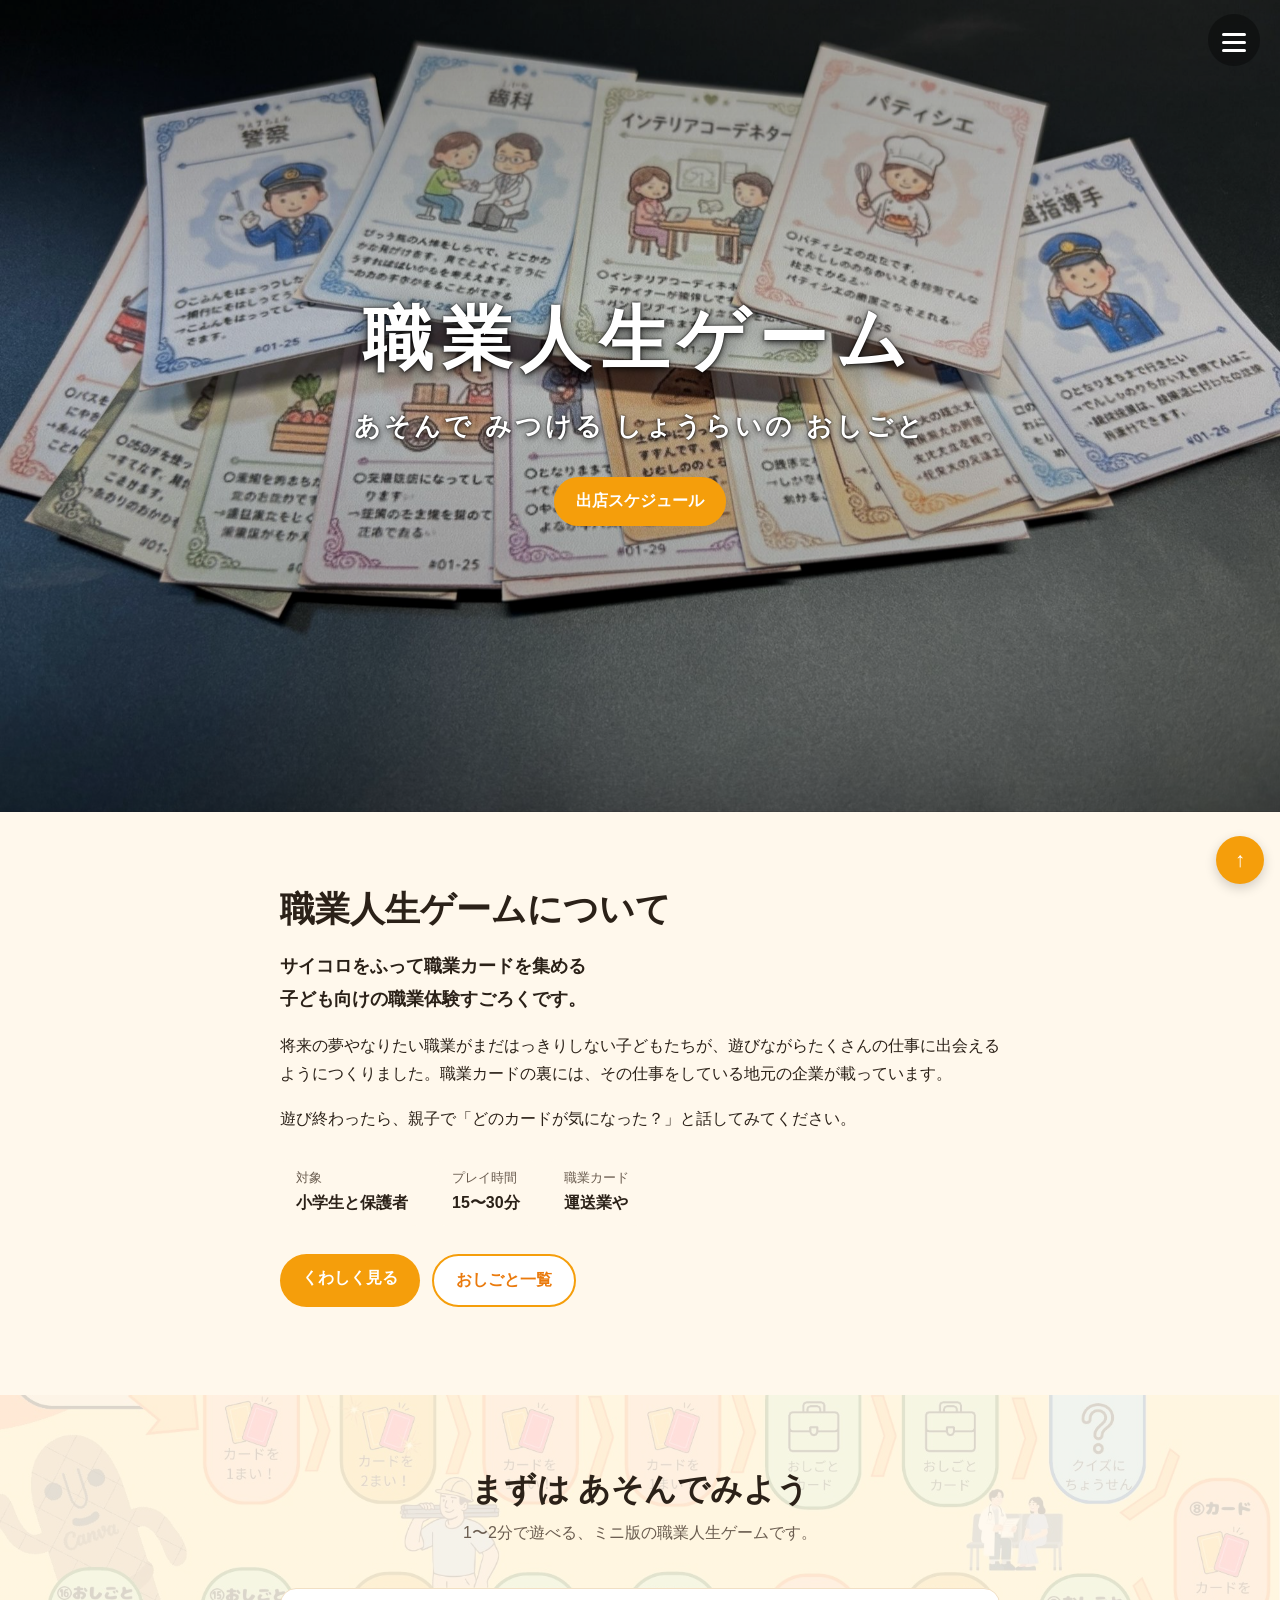
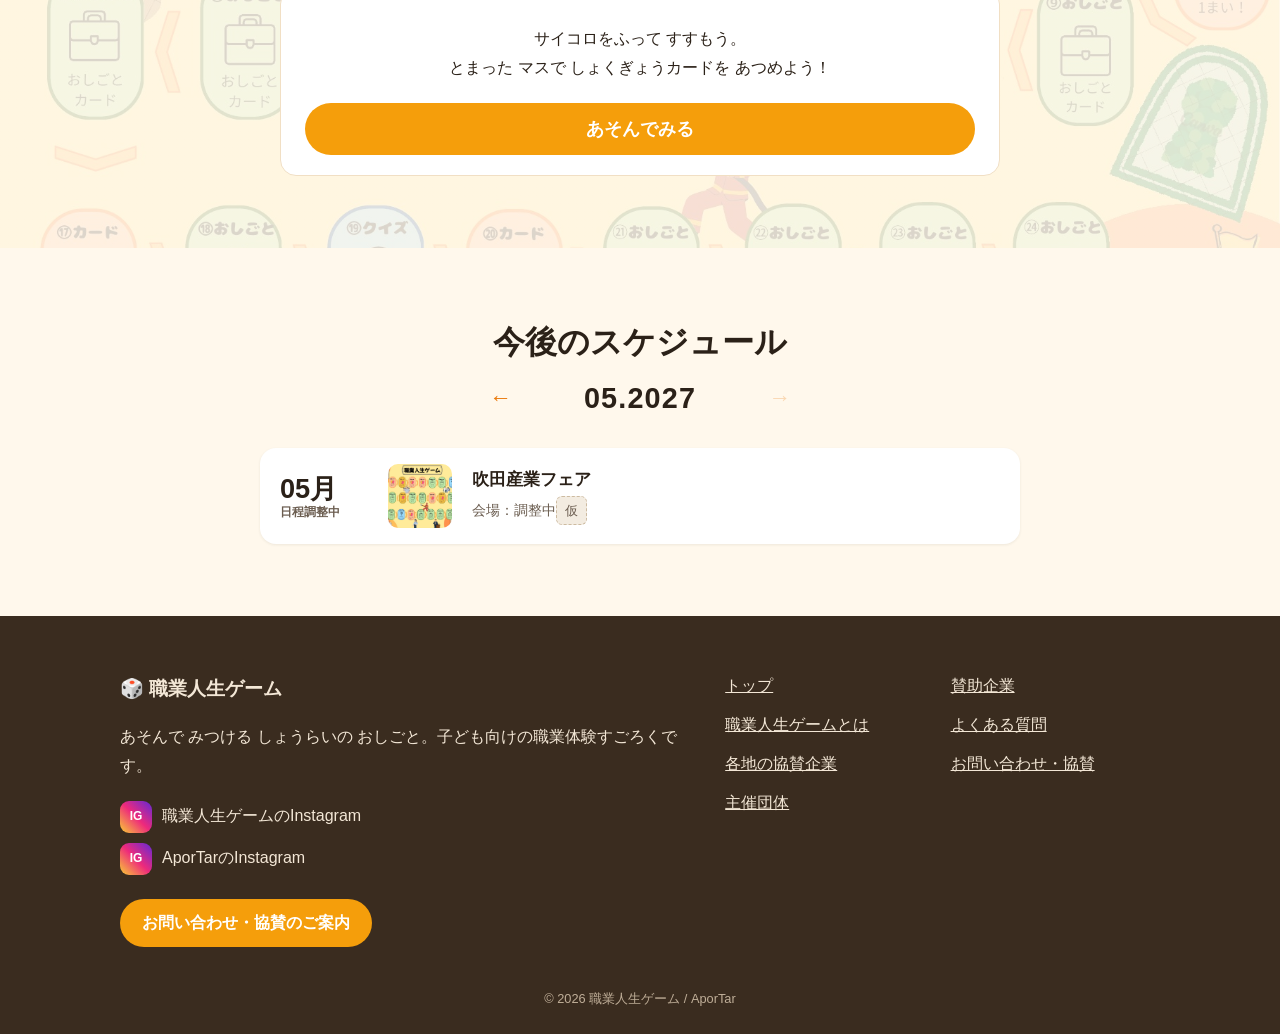
==== commit cc085687: "トップに今後のスケジュール一覧と盤面のデモ背景を入れ、はぜさんの編集を取り込む Co-Authored-By: Claude Opus 5.5 (1M context) <noreply@anthro" ====
--- a/index.html
+++ b/index.html
@@ -14,12 +14,32 @@
   <main>
     <!-- メインビジュアル：名前とサブタイトルだけ。下の端からデモが少し見える高さにしている。
          写真を増やすときは .hero-slide を追加すると自動でスライドする -->
-    <section class="hero">
+    <section class="hero" id="hero">
       <div class="hero-slide is-active" style="background-image:url(images/hero-cards.jpg)"></div>
       <div class="hero-content">
         <h1 class="hero-copy">職業人生ゲーム</h1>
         <p class="hero-sub">あそんで みつける しょうらいの おしごと</p>
         <a class="btn hero-schedule" href="#schedule">出店スケジュール</a>
+      </div>
+    </section>
+
+    <section class="section intro" id="intro">
+      <div class="container intro-inner">
+        <div class="intro-text">
+          <h2 class="intro-title">職業人生ゲームについて</h2>
+          <p class="intro-lead">サイコロをふって職業カードを集める<br class="pc-only">子ども向けの職業体験すごろくです。</p>
+          <p>将来の夢やなりたい職業がまだはっきりしない子どもたちが、遊びながらたくさんの仕事に出会えるようにつくりました。職業カードの裏には、その仕事をしている地元の企業が載っています。</p>
+          <p>遊び終わったら、親子で「どのカードが気になった？」と話してみてください。</p>
+          <dl class="intro-facts">
+            <div><dt>対象</dt><dd>小学生と保護者</dd></div>
+            <div><dt>プレイ時間</dt><dd>15〜30分</dd></div>
+            <div><dt>職業カード</dt><dd>運送業や</dd></div>
+          </dl>
+          <p class="intro-links">
+            <a class="btn" href="about.html">くわしく見る</a>
+            <a class="btn btn-outline" href="sponsors.html">おしごと一覧</a>
+          </p>
+        </div>
       </div>
     </section>
 
@@ -66,41 +86,32 @@
       </div>
     </section>
 
-    <section class="section intro" id="intro">
-      <div class="container intro-inner">
-        <div class="intro-text">
-          <h2 class="intro-title">職業人生ゲームについて</h2>
-          <p class="intro-lead">サイコロをふって職業カードを集める<br class="pc-only">子ども向けの職業体験すごろくです。</p>
-          <p>将来の夢やなりたい職業がまだはっきりしない子どもたちが、遊びながらたくさんの仕事に出会えるようにつくりました。職業カードの裏には、その仕事をしている地元の企業が載っています。</p>
-          <p>遊び終わったら、親子で「どのカードが気になった？」と話してみてください。</p>
-          <dl class="intro-facts">
-            <div><dt>対象</dt><dd>小学生と保護者</dd></div>
-            <div><dt>プレイ時間</dt><dd>15〜30分</dd></div>
-            <div><dt>職業カード</dt><dd>多数</dd></div>
-          </dl>
-          <p class="intro-links">
-            <a class="btn" href="about.html">くわしく見る</a>
-            <a class="btn btn-outline" href="sponsors.html">協賛企業を見る</a>
-          </p>
+    <!-- 今後のスケジュール：予定は .schedule-item を足す。data-date は日にちが決まっていなければ "2027-05" のように月まで。
+         月ごとに表示し、矢印で予定のある月だけを行き来する。過ぎた予定は「終了」になる -->
+    <section class="section" id="schedule">
+      <div class="container">
+        <h2 class="section-title">今後のスケジュール</h2>
+        <div class="schedule-nav" hidden>
+          <button type="button" class="schedule-arrow" data-step="-1" aria-label="前の月">←</button>
+          <span class="schedule-month" aria-live="polite"></span>
+          <button type="button" class="schedule-arrow" data-step="1" aria-label="次の月">→</button>
         </div>
-      </div>
-    </section>
-
-    <!-- 出店スケジュール：予定が決まったら .schedule-item を足す。終わったものは is-done を付けて残す -->
-    <section class="section section-alt" id="schedule">
-      <div class="container">
-        <h2 class="section-title">出店スケジュール</h2>
-        <p class="section-lead">対象：小学生と保護者 ／ 1回15〜30分 ／ 遊んだあとにお菓子がもらえます</p>
         <ul class="schedule">
-          <li class="schedule-item">
-            <p class="schedule-date">2027年5月（日程調整中）<span class="placeholder-note">仮</span></p>
-            <h3 class="schedule-name">吹田産業フェア</h3>
-            <p class="schedule-place">会場：調整中</p>
+          <li class="schedule-item" data-date="2026-09-27">
+            <div class="schedule-when"><span class="schedule-md"></span><span class="schedule-dow"></span></div>
+            <img class="schedule-thumb" src="images/game/board.jpg" alt="" width="64" height="64">
+            <div class="schedule-body">
+              <h3 class="schedule-name">めぐりえフェス</h3>
+              <p class="schedule-place">会場：安満遺跡公園</p>
+            </div>
           </li>
-          <li class="schedule-item is-done">
-            <p class="schedule-date">開催日をここに入れます<span class="placeholder-note">仮</span></p>
-            <h3 class="schedule-name">高槻での開催</h3>
-            <p class="schedule-place">会場：調整中</p>
+          <li class="schedule-item" data-date="2027-05">
+            <div class="schedule-when"><span class="schedule-md"></span><span class="schedule-dow"></span></div>
+            <img class="schedule-thumb" src="images/game/board.jpg" alt="" width="64" height="64">
+            <div class="schedule-body">
+              <h3 class="schedule-name">吹田産業フェア</h3>
+              <p class="schedule-place">会場：調整中<span class="placeholder-note">仮</span></p>
+            </div>
           </li>
         </ul>
       </div>
--- a/style.css
+++ b/style.css
@@ -1175,55 +1175,141 @@
   text-align: center;
 }
 
-/* ---------- トップ：出店スケジュール ---------- */
+/* ---------- トップ：デモ ----------
+   背景に実際のゲームの盤面を敷き、上に薄い色を重ねて文字を読みやすくする */
+.demo {
+  background: linear-gradient(rgba(255, 248, 236, 0.86), rgba(255, 248, 236, 0.86)), url(images/game/board.jpg) center / cover;
+}
+
+/* ---------- トップ：今後のスケジュール ----------
+   日付・写真・イベント名を1行にした一覧。月ごとに表示し、矢印で月を移動する */
+.schedule-nav {
+  display: flex;
+  align-items: center;
+  justify-content: center;
+  gap: 24px;
+  margin: 0 0 24px;
+}
+
+.schedule-month {
+  font-size: 1.8rem;
+  font-weight: bold;
+  letter-spacing: 0.04em;
+  font-variant-numeric: tabular-nums;
+  min-width: 6.5em;
+  text-align: center;
+}
+
+.schedule-arrow {
+  font: inherit;
+  font-size: 1.4rem;
+  width: 44px;
+  height: 44px;
+  border: none;
+  border-radius: 50%;
+  background: transparent;
+  color: var(--orange-deep);
+  cursor: pointer;
+}
+
+.schedule-arrow:hover:not(:disabled) {
+  background: var(--yellow);
+}
+
+.schedule-arrow:disabled {
+  opacity: 0.25;
+  cursor: default;
+}
+
 .schedule {
   list-style: none;
   margin: 0 auto;
   padding: 0;
   max-width: 760px;
   display: grid;
-  gap: 16px;
+  gap: 12px;
 }
 
 .schedule-item {
-  position: relative;
-  background: var(--white);
-  border: 1px solid var(--line);
-  border-left: 6px solid var(--orange);
+  display: grid;
+  grid-template-columns: 5.5em 64px 1fr;
+  align-items: center;
+  gap: 20px;
+  background: var(--white);
   border-radius: var(--radius);
-  padding: 20px 24px;
-}
-
-.schedule-date {
-  margin: 0;
-  font-weight: bold;
-  color: var(--orange-deep);
+  padding: 16px 20px;
+  box-shadow: 0 1px 3px rgba(43, 33, 24, 0.08);
+}
+
+.schedule-item[hidden] {
+  display: none;
+}
+
+.schedule-when {
+  display: flex;
+  flex-direction: column;
+  line-height: 1.2;
+}
+
+.schedule-md {
+  font-size: 1.7rem;
+  font-weight: bold;
+  color: var(--text);
+  font-variant-numeric: tabular-nums;
+}
+
+.schedule-dow {
+  font-size: 0.75rem;
+  font-weight: bold;
+  color: var(--muted);
+}
+
+.schedule-item.is-sat .schedule-md { color: var(--blue); }
+.schedule-item.is-sun .schedule-md { color: var(--red); }
+
+.schedule-thumb {
+  width: 64px;
+  height: 64px;
+  object-fit: cover;
+  border-radius: 10px;
+}
+
+.schedule-body {
+  min-width: 0;
 }
 
 .schedule-name {
-  margin: 4px 0;
-  font-size: 1.2rem;
+  margin: 0;
+  font-size: 1.05rem;
 }
 
 .schedule-place {
-  margin: 0;
+  margin: 4px 0 0;
+  font-size: 0.85rem;
   color: var(--muted);
 }
 
 .schedule-item.is-done {
-  border-left-color: var(--line);
-  opacity: 0.7;
-}
-
-.schedule-item.is-done::after {
-  content: "終了";
-  position: absolute;
-  top: 16px;
-  right: 20px;
-  font-size: 0.8rem;
-  font-weight: bold;
-  color: var(--muted);
-  background: var(--cream);
-  border-radius: 999px;
-  padding: 2px 12px;
-}
+  opacity: 0.6;
+}
+
+.schedule-item.is-done .schedule-dow::after {
+  content: "　終了";
+}
+
+@media (max-width: 560px) {
+  .schedule-item {
+    grid-template-columns: 4.6em 52px 1fr;
+    gap: 12px;
+    padding: 12px 14px;
+  }
+
+  .schedule-md {
+    font-size: 1.35rem;
+  }
+
+  .schedule-thumb {
+    width: 52px;
+    height: 52px;
+  }
+}
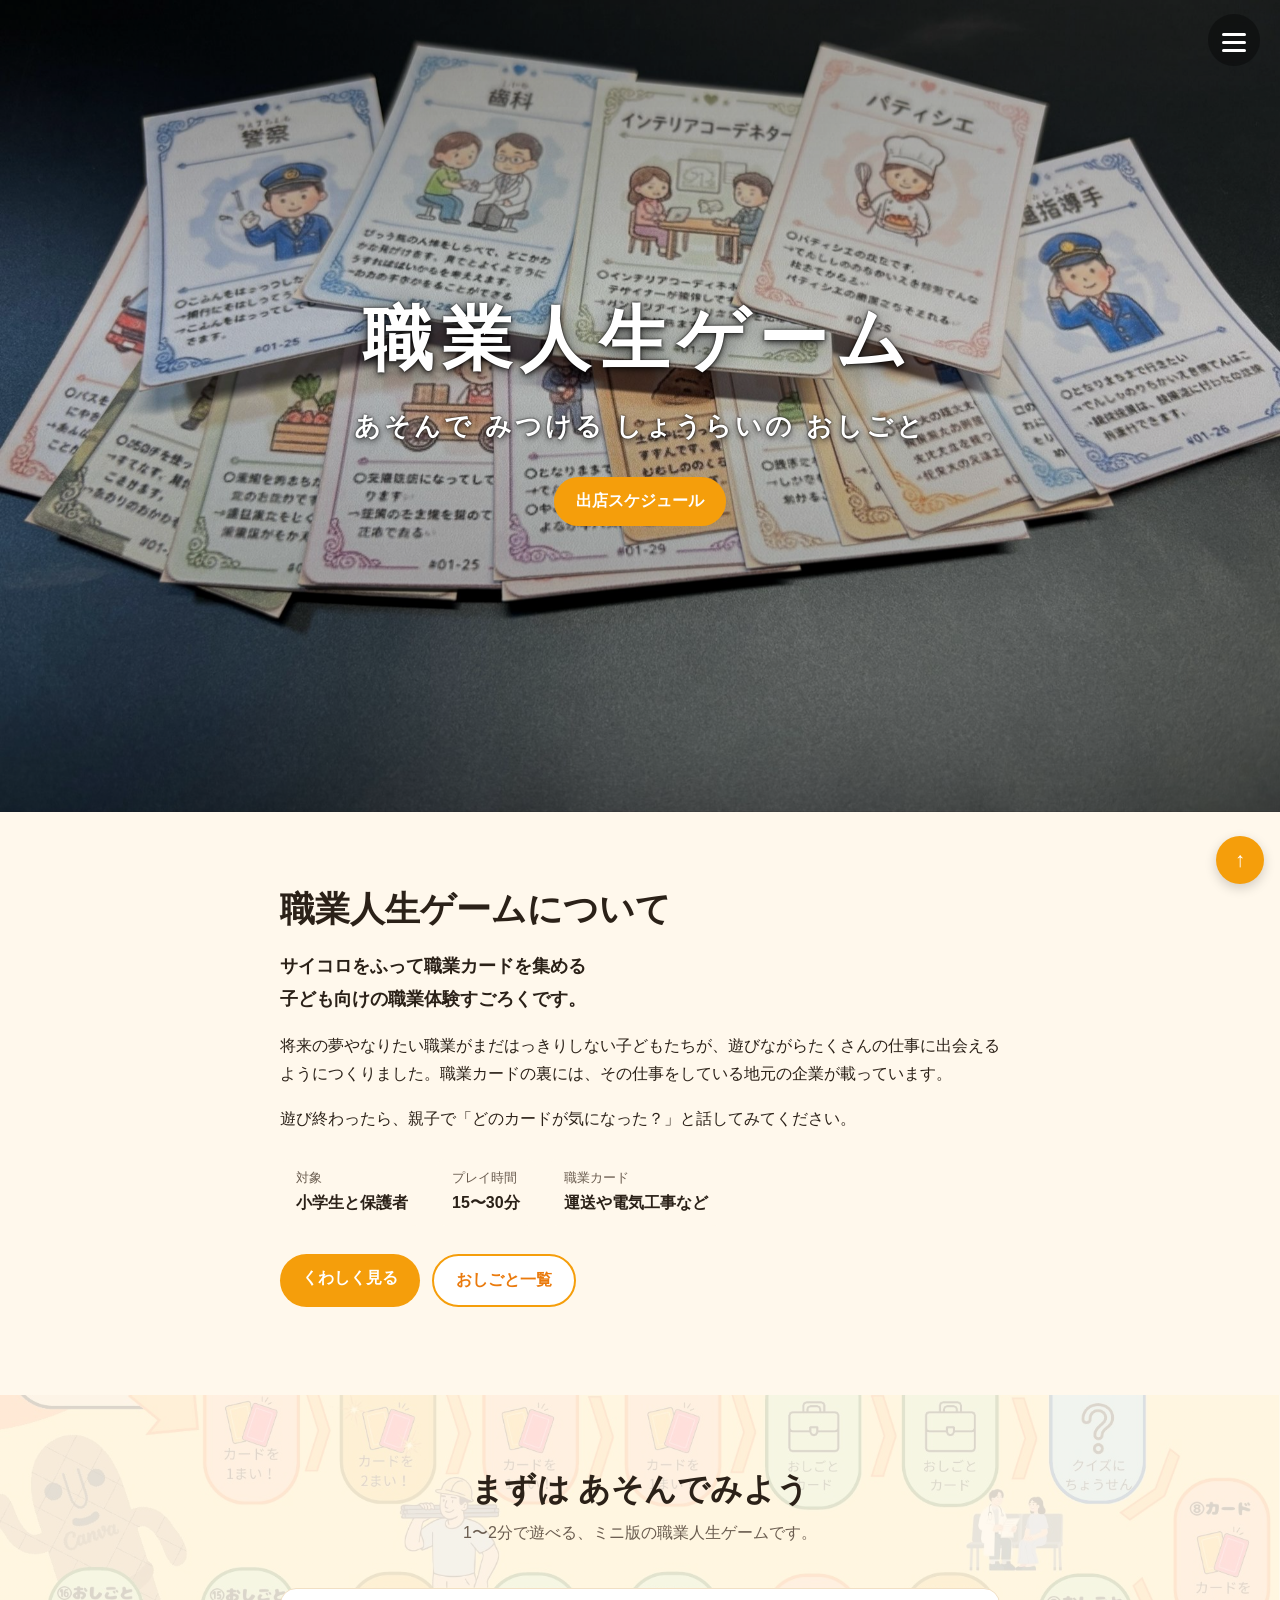
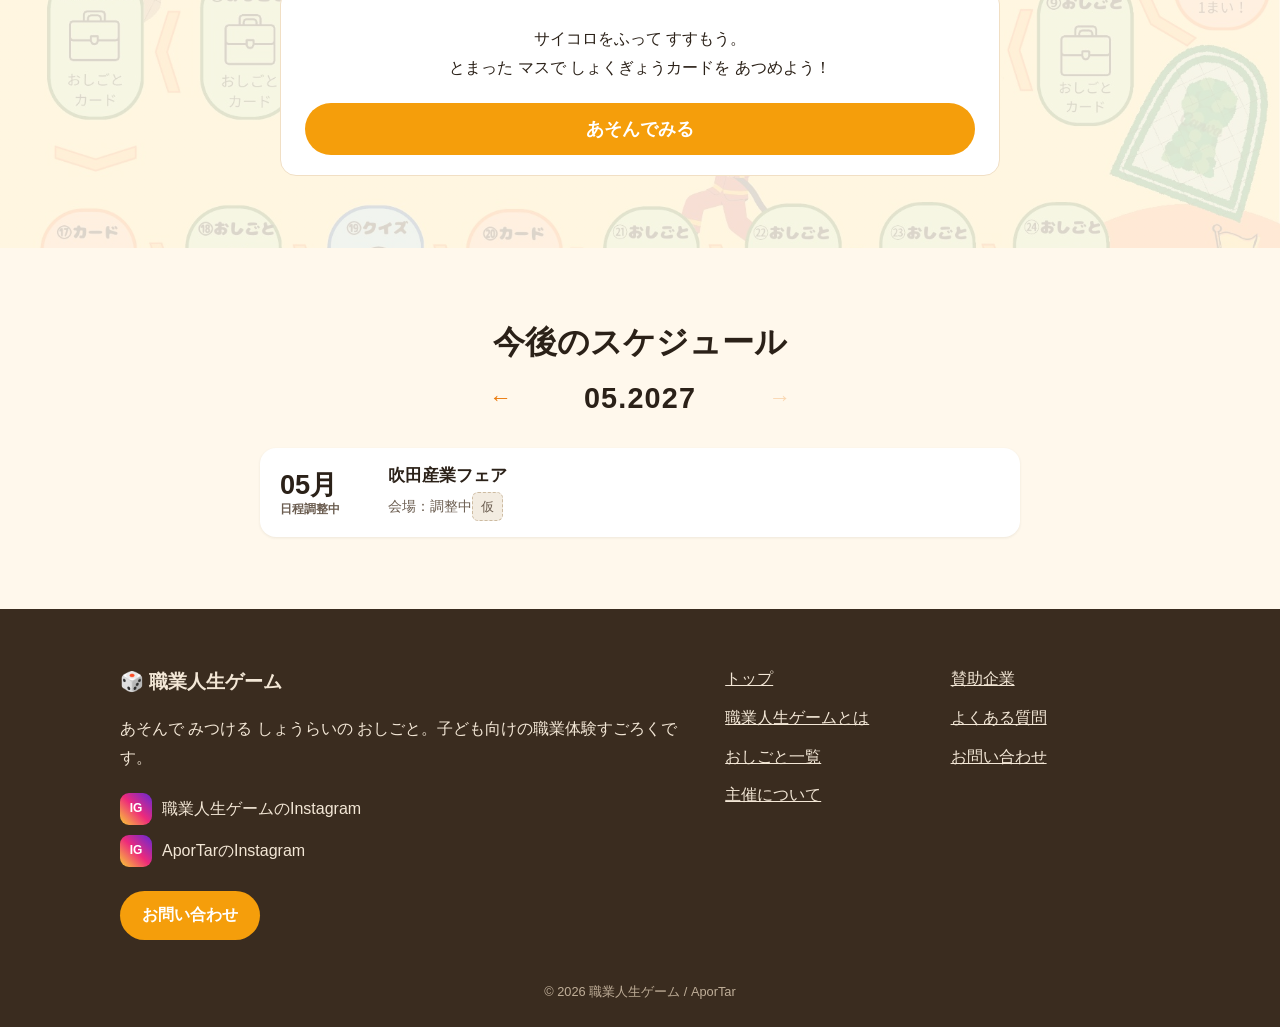
==== commit 279f8103: "スケジュールに食の文化祭とはにコットを追加し、ページ名を「おしごと一覧」「主催について」「お問い合わせ」に変える Co-Authored-By: Claude Opus 5.5 (1M context" ====
--- a/index.html
+++ b/index.html
@@ -33,7 +33,7 @@
           <dl class="intro-facts">
             <div><dt>対象</dt><dd>小学生と保護者</dd></div>
             <div><dt>プレイ時間</dt><dd>15〜30分</dd></div>
-            <div><dt>職業カード</dt><dd>運送業や</dd></div>
+            <div><dt>職業カード</dt><dd>運送や電気工事など</dd></div>
           </dl>
           <p class="intro-links">
             <a class="btn" href="about.html">くわしく見る</a>
@@ -78,7 +78,7 @@
             <h3>あつめた カードの かいしゃ</h3>
             <p class="mg-muted">カードの うらには、その しごとを している 地元の会社が のっています。</p>
             <ul id="mg-companies" class="mg-companies"></ul>
-            <a class="btn btn-outline" href="sponsors.html">協賛企業を見る</a>
+            <a class="btn btn-outline" href="sponsors.html">おしごと一覧を見る</a>
           </div>
           <p class="mg-closing">きになる おしごとは あったかな？<br>イベントでは、ほんものの ボードで あそべるよ！</p>
           <button id="mg-again-btn" class="btn mg-btn-big">もういちど あそぶ</button>
@@ -99,15 +99,27 @@
         <ul class="schedule">
           <li class="schedule-item" data-date="2026-09-27">
             <div class="schedule-when"><span class="schedule-md"></span><span class="schedule-dow"></span></div>
-            <img class="schedule-thumb" src="images/game/board.jpg" alt="" width="64" height="64">
             <div class="schedule-body">
               <h3 class="schedule-name">めぐりえフェス</h3>
               <p class="schedule-place">会場：安満遺跡公園</p>
             </div>
           </li>
+          <li class="schedule-item" data-date="2026-10-17" data-end="2026-10-18">
+            <div class="schedule-when"><span class="schedule-md"></span><span class="schedule-dow"></span></div>
+            <div class="schedule-body">
+              <h3 class="schedule-name">食の文化祭 〜高槻ジャズとグルメフェア〜</h3>
+              <p class="schedule-place">10:00〜17:00 ／ 会場：高槻市立第一中学校グラウンド・高槻城公園</p>
+            </div>
+          </li>
+          <li class="schedule-item" data-date="2026-11-22">
+            <div class="schedule-when"><span class="schedule-md"></span><span class="schedule-dow"></span></div>
+            <div class="schedule-body">
+              <h3 class="schedule-name">古墳フェス はにコット</h3>
+              <p class="schedule-place">10:00〜16:00 ／ 会場：今城塚古墳公園</p>
+            </div>
+          </li>
           <li class="schedule-item" data-date="2027-05">
             <div class="schedule-when"><span class="schedule-md"></span><span class="schedule-dow"></span></div>
-            <img class="schedule-thumb" src="images/game/board.jpg" alt="" width="64" height="64">
             <div class="schedule-body">
               <h3 class="schedule-name">吹田産業フェア</h3>
               <p class="schedule-place">会場：調整中<span class="placeholder-note">仮</span></p>
--- a/style.css
+++ b/style.css
@@ -1232,7 +1232,7 @@
 
 .schedule-item {
   display: grid;
-  grid-template-columns: 5.5em 64px 1fr;
+  grid-template-columns: minmax(5.5em, max-content) 1fr;
   align-items: center;
   gap: 20px;
   background: var(--white);
@@ -1299,7 +1299,7 @@
 
 @media (max-width: 560px) {
   .schedule-item {
-    grid-template-columns: 4.6em 52px 1fr;
+    grid-template-columns: minmax(4.6em, max-content) 1fr;
     gap: 12px;
     padding: 12px 14px;
   }
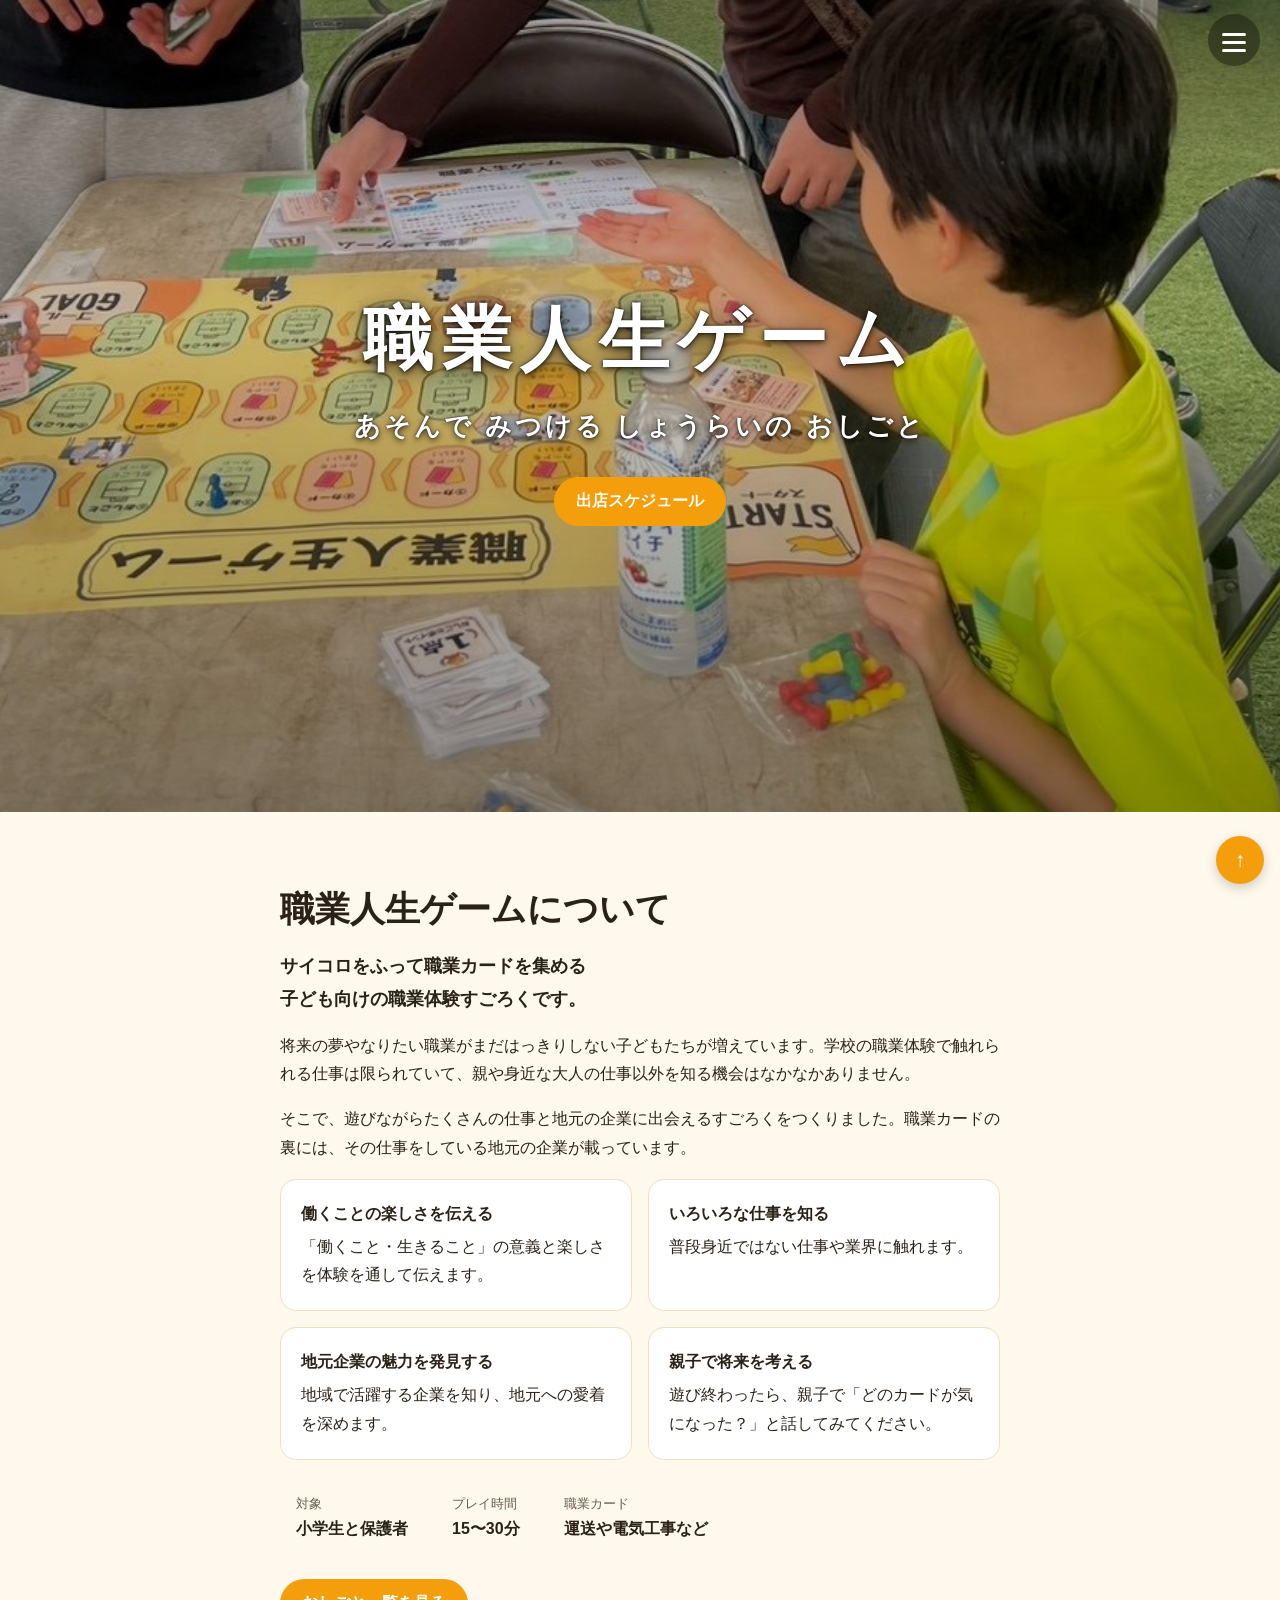
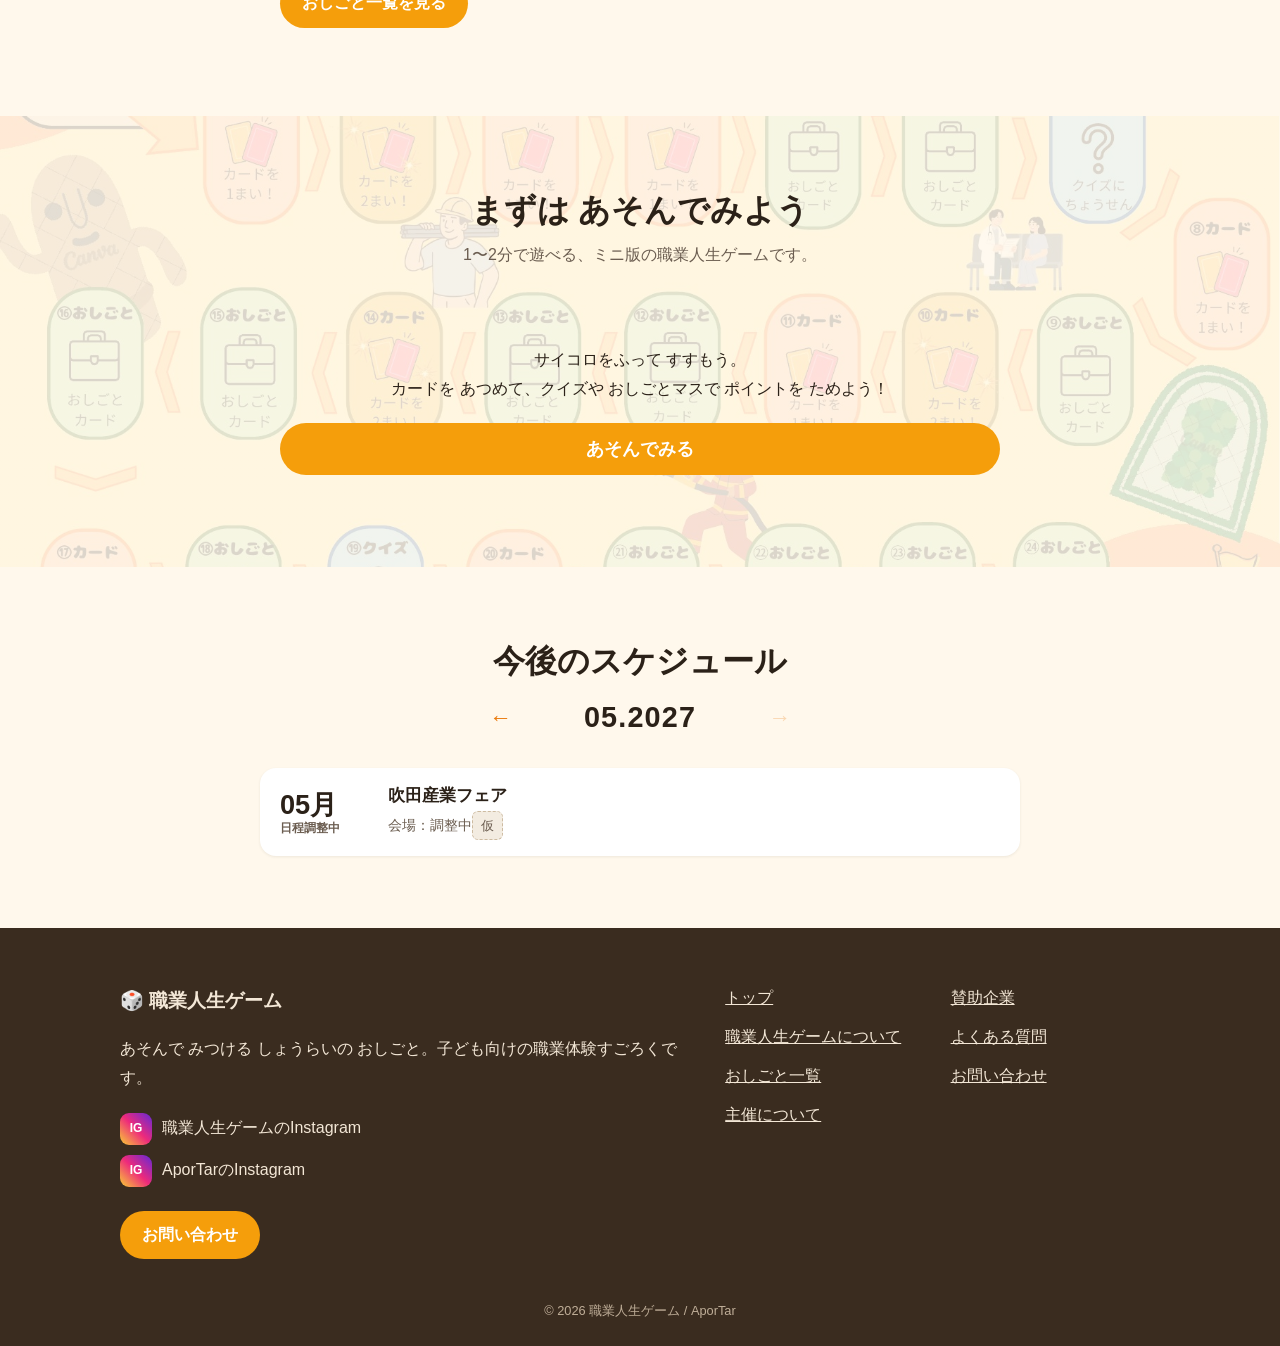
==== commit 56afb176: "想い・理念をトップに移し「職業人生ゲームとは」ページをなくす。イベント写真をメインビジュアルにし、プレビューでの編集を取り込む Co-Authored-By: Claude Opus 5.5 (1M " ====
--- a/index.html
+++ b/index.html
@@ -15,7 +15,7 @@
     <!-- メインビジュアル：名前とサブタイトルだけ。下の端からデモが少し見える高さにしている。
          写真を増やすときは .hero-slide を追加すると自動でスライドする -->
     <section class="hero" id="hero">
-      <div class="hero-slide is-active" style="background-image:url(images/hero-cards.jpg)"></div>
+      <div class="hero-slide is-active" style="background-image:url(images/hero-event.jpg);background-position:55% center"></div>
       <div class="hero-content">
         <h1 class="hero-copy">職業人生ゲーム</h1>
         <p class="hero-sub">あそんで みつける しょうらいの おしごと</p>
@@ -28,16 +28,21 @@
         <div class="intro-text">
           <h2 class="intro-title">職業人生ゲームについて</h2>
           <p class="intro-lead">サイコロをふって職業カードを集める<br class="pc-only">子ども向けの職業体験すごろくです。</p>
-          <p>将来の夢やなりたい職業がまだはっきりしない子どもたちが、遊びながらたくさんの仕事に出会えるようにつくりました。職業カードの裏には、その仕事をしている地元の企業が載っています。</p>
-          <p>遊び終わったら、親子で「どのカードが気になった？」と話してみてください。</p>
+          <p>将来の夢やなりたい職業がまだはっきりしない子どもたちが増えています。学校の職業体験で触れられる仕事は限られていて、親や身近な大人の仕事以外を知る機会はなかなかありません。</p>
+          <p>そこで、遊びながらたくさんの仕事と地元の企業に出会えるすごろくをつくりました。職業カードの裏には、その仕事をしている地元の企業が載っています。</p>
+          <ul class="purpose-list intro-purpose">
+            <li><strong>働くことの楽しさを伝える</strong>「働くこと・生きること」の意義と楽しさを体験を通して伝えます。</li>
+            <li><strong>いろいろな仕事を知る</strong>普段身近ではない仕事や業界に触れます。</li>
+            <li><strong>地元企業の魅力を発見する</strong>地域で活躍する企業を知り、地元への愛着を深めます。</li>
+            <li><strong>親子で将来を考える</strong>遊び終わったら、親子で「どのカードが気になった？」と話してみてください。</li>
+          </ul>
           <dl class="intro-facts">
             <div><dt>対象</dt><dd>小学生と保護者</dd></div>
             <div><dt>プレイ時間</dt><dd>15〜30分</dd></div>
             <div><dt>職業カード</dt><dd>運送や電気工事など</dd></div>
           </dl>
           <p class="intro-links">
-            <a class="btn" href="about.html">くわしく見る</a>
-            <a class="btn btn-outline" href="sponsors.html">おしごと一覧</a>
+            <a class="btn" href="sponsors.html">おしごと一覧を見る</a>
           </p>
         </div>
       </div>
@@ -51,7 +56,7 @@
 
         <div id="mg-setup" class="mg-screen mg-panel demo-start">
           <form id="mg-setup-form">
-            <p>サイコロをふって すすもう。<br>とまった マスで しょくぎょうカードを あつめよう！</p>
+            <p>サイコロをふって すすもう。<br>カードを あつめて、クイズや おしごとマスで ポイントを ためよう！</p>
             <button type="submit" class="btn mg-btn-big">あそんでみる</button>
           </form>
         </div>
@@ -108,14 +113,14 @@
             <div class="schedule-when"><span class="schedule-md"></span><span class="schedule-dow"></span></div>
             <div class="schedule-body">
               <h3 class="schedule-name">食の文化祭 〜高槻ジャズとグルメフェア〜</h3>
-              <p class="schedule-place">10:00〜17:00 ／ 会場：高槻市立第一中学校グラウンド・高槻城公園</p>
+              <p class="schedule-place">10:00〜17:00 ／ 会場：高槻城公園</p>
             </div>
           </li>
           <li class="schedule-item" data-date="2026-11-22">
             <div class="schedule-when"><span class="schedule-md"></span><span class="schedule-dow"></span></div>
             <div class="schedule-body">
               <h3 class="schedule-name">古墳フェス はにコット</h3>
-              <p class="schedule-place">10:00〜16:00 ／ 会場：今城塚古墳公園</p>
+              <p class="schedule-place">10:00〜16:00 ／ 会場：今城塚古墳公園（内堤）</p>
             </div>
           </li>
           <li class="schedule-item" data-date="2027-05">
--- a/style.css
+++ b/style.css
@@ -1175,6 +1175,13 @@
   text-align: center;
 }
 
+/* デモの中の白い枠はなくし、盤面の背景の上に直接文字を置く */
+.demo .mg-panel {
+  background: transparent;
+  border: none;
+  padding-inline: 0;
+}
+
 /* ---------- トップ：デモ ----------
    背景に実際のゲームの盤面を敷き、上に薄い色を重ねて文字を読みやすくする */
 .demo {
@@ -1313,3 +1320,9 @@
     height: 52px;
   }
 }
+
+/* トップの「なぜやるのか」：本文の幅に合わせて2列まで */
+.intro .purpose-list {
+  grid-template-columns: repeat(auto-fit, minmax(min(100%, 300px), 1fr));
+  margin-block: 8px 24px;
+}
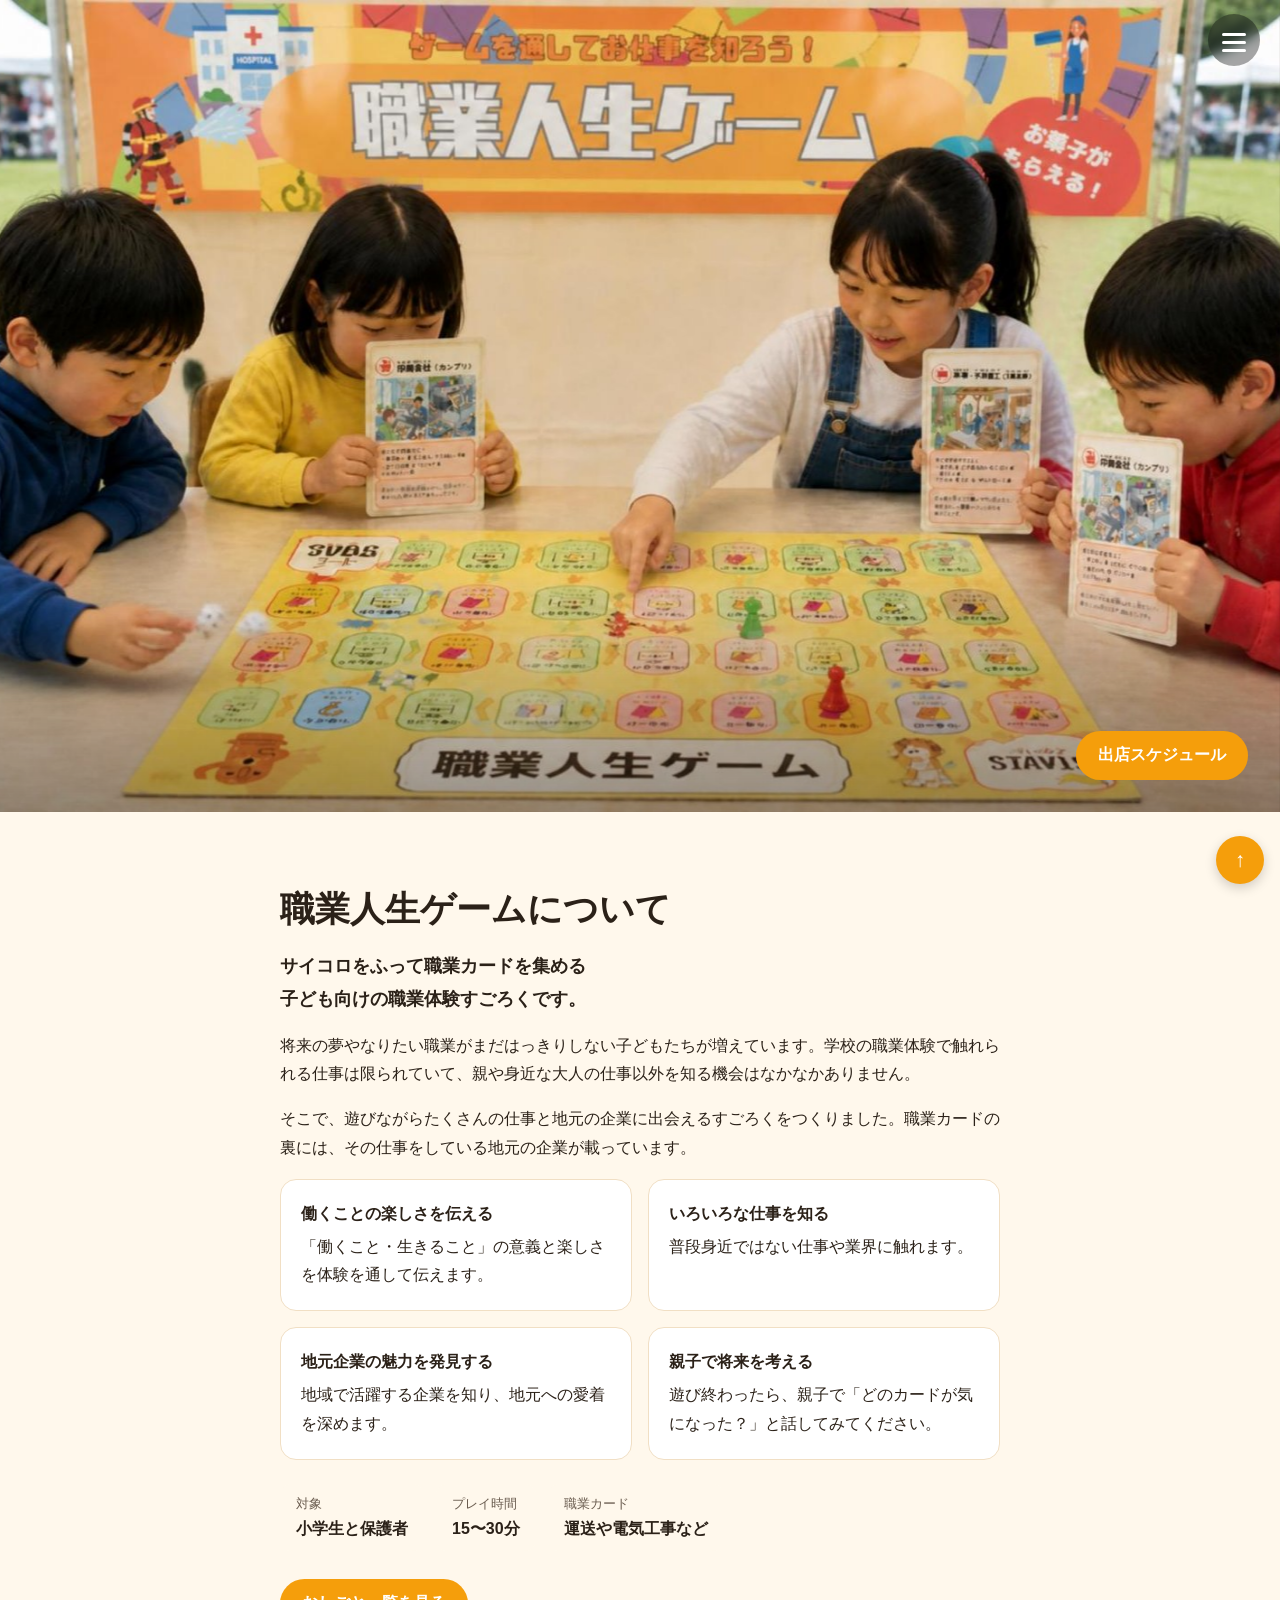
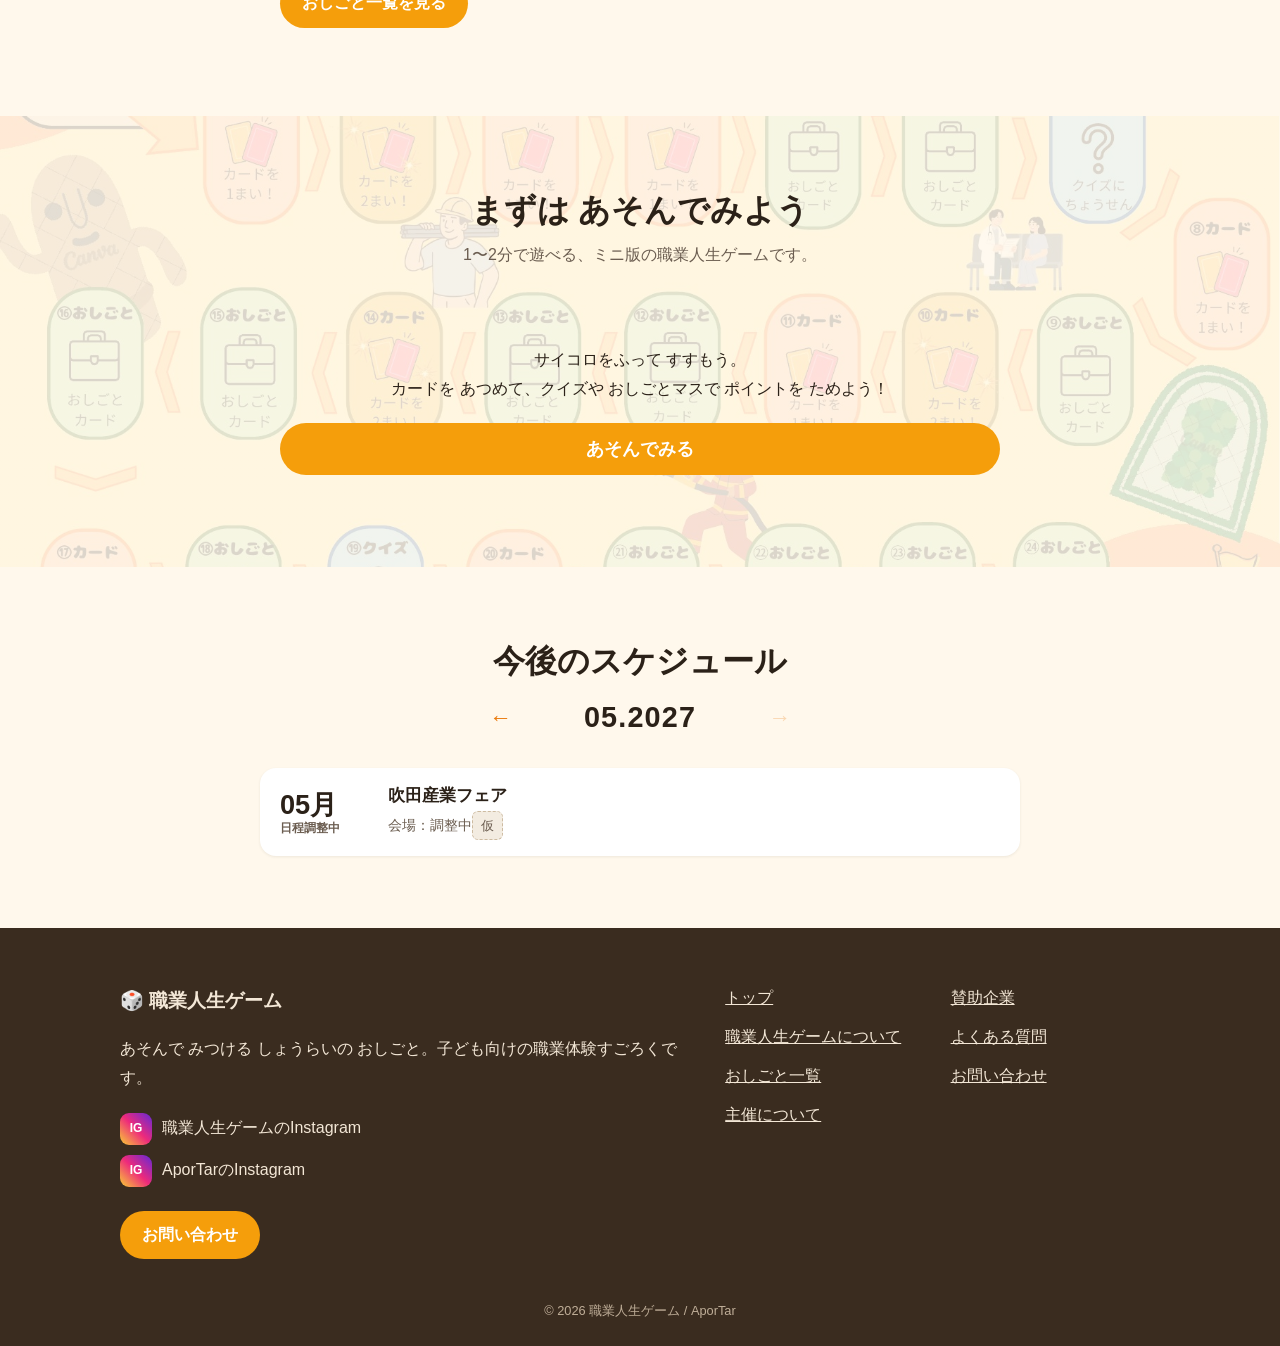
==== commit bb99705b: "メインビジュアルを横断幕入りの生成画像にし、画像の上の文字は見た目だけ隠す Co-Authored-By: Claude Opus 5.5 (1M context) <noreply@anthropi" ====
--- a/index.html
+++ b/index.html
@@ -12,13 +12,13 @@
   <header id="site-header" class="site-header"></header>
 
   <main>
-    <!-- メインビジュアル：名前とサブタイトルだけ。下の端からデモが少し見える高さにしている。
+    <!-- メインビジュアル：画像の中の横断幕がタイトルの代わり。名前とサブタイトルは読み上げ・検索用に残して見た目は隠す。
          写真を増やすときは .hero-slide を追加すると自動でスライドする -->
     <section class="hero" id="hero">
-      <div class="hero-slide is-active" style="background-image:url(images/hero-event.jpg);background-position:55% center"></div>
+      <div class="hero-slide is-active" style="background-image:url(images/hero-banner.jpg)"></div>
       <div class="hero-content">
-        <h1 class="hero-copy">職業人生ゲーム</h1>
-        <p class="hero-sub">あそんで みつける しょうらいの おしごと</p>
+        <h1 class="hero-copy visually-hidden">職業人生ゲーム</h1>
+        <p class="hero-sub visually-hidden">あそんで みつける しょうらいの おしごと</p>
         <a class="btn hero-schedule" href="#schedule">出店スケジュール</a>
       </div>
     </section>
--- a/style.css
+++ b/style.css
@@ -1326,3 +1326,49 @@
   grid-template-columns: repeat(auto-fit, minmax(min(100%, 300px), 1fr));
   margin-block: 8px 24px;
 }
+
+/* 見た目は隠し、読み上げと検索には残す */
+.visually-hidden {
+  position: absolute !important;
+  width: 1px;
+  height: 1px;
+  overflow: hidden;
+  clip: rect(0 0 0 0);
+  white-space: nowrap;
+}
+
+/* トップの画像は横断幕がタイトル代わりなので、暗くせず、ボタンは下に置く */
+.home .hero {
+  place-items: end end;
+}
+
+.home .hero-slide {
+  background-position: center top;
+}
+
+.home .hero::after {
+  background: linear-gradient(180deg, rgba(0, 0, 0, 0) 70%, rgba(0, 0, 0, 0.35) 100%);
+}
+
+.home .hero-content {
+  padding: 0 32px 32px;
+}
+
+/* スマホは縦長の画面で横断幕が切れないよう、画像の比率のまま横幅いっぱいに出す */
+@media (max-width: 700px) {
+  .home .hero {
+    height: auto;
+    min-height: 0;
+    aspect-ratio: 16 / 9;
+  }
+
+  .home .hero-content {
+    padding: 0 8px 8px;
+  }
+
+  .home .hero-schedule {
+    margin-top: 0;
+    padding: 8px 16px;
+    font-size: 0.85rem;
+  }
+}
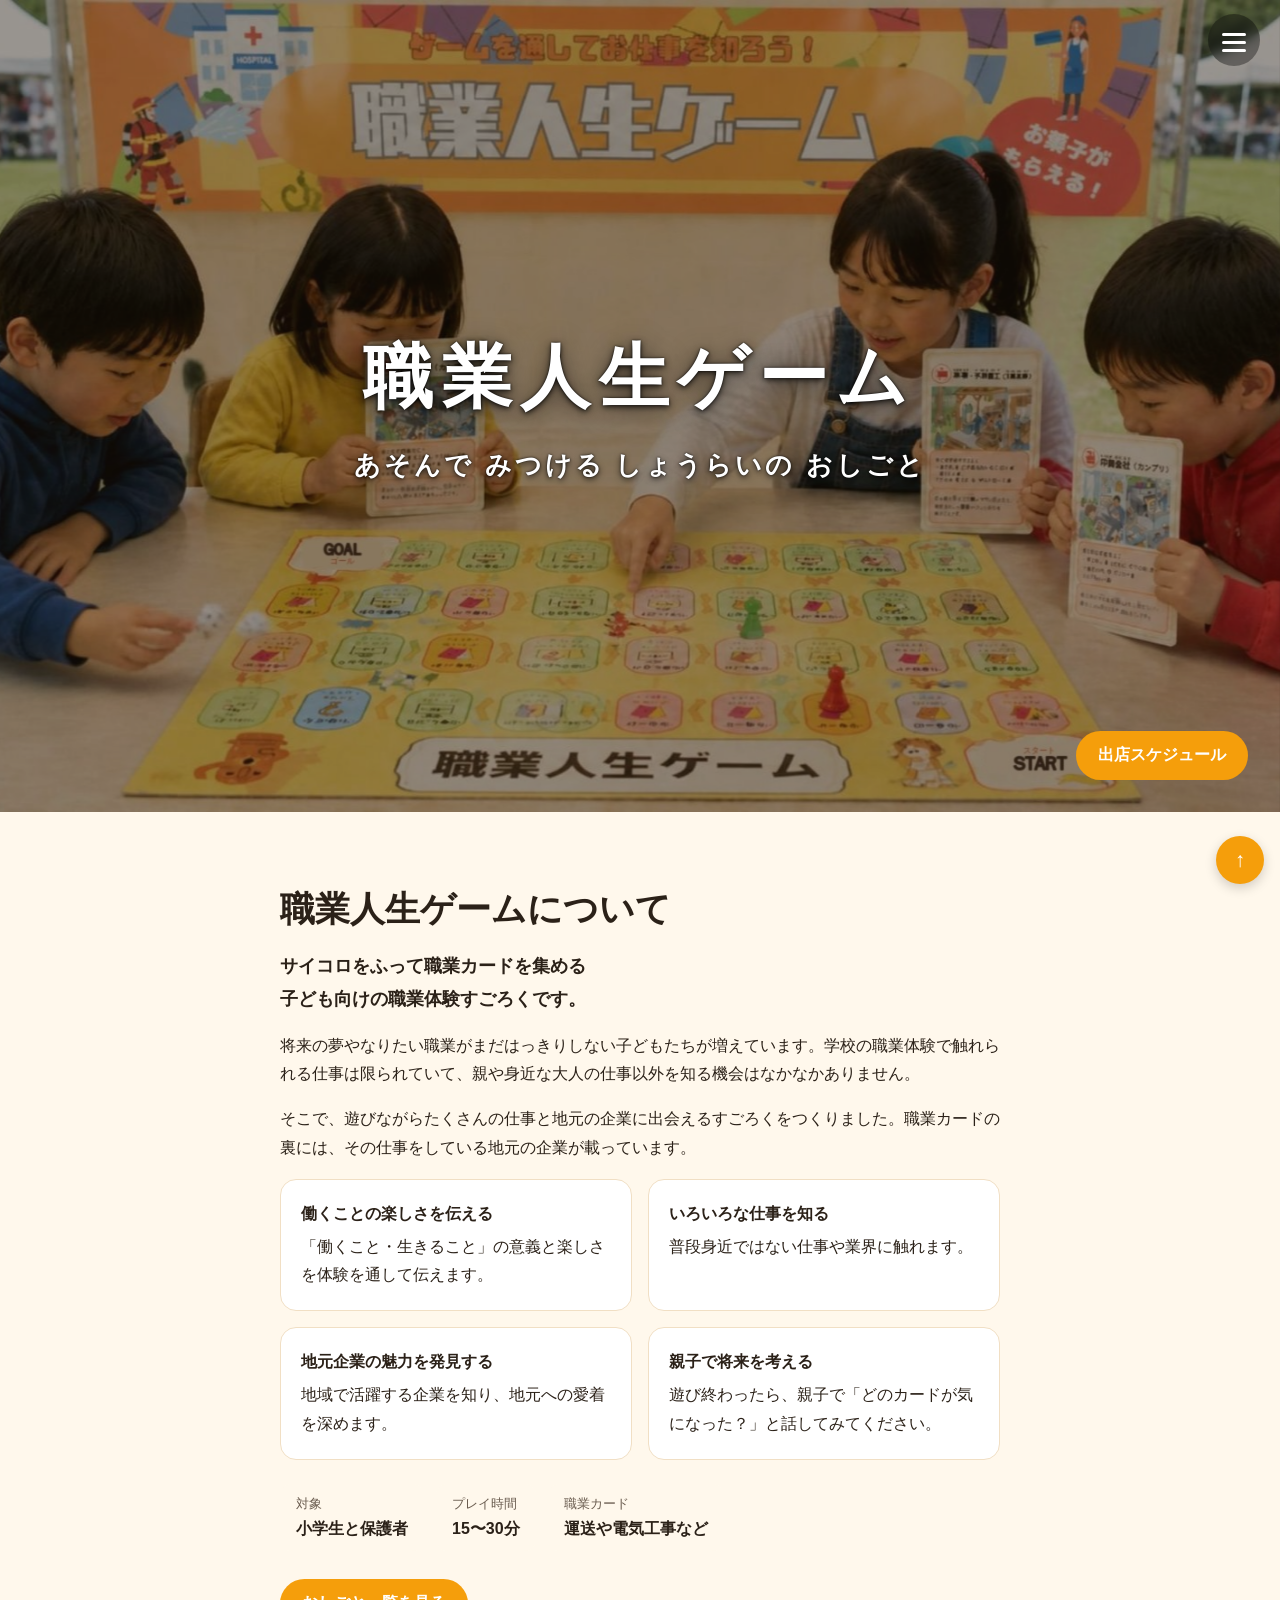
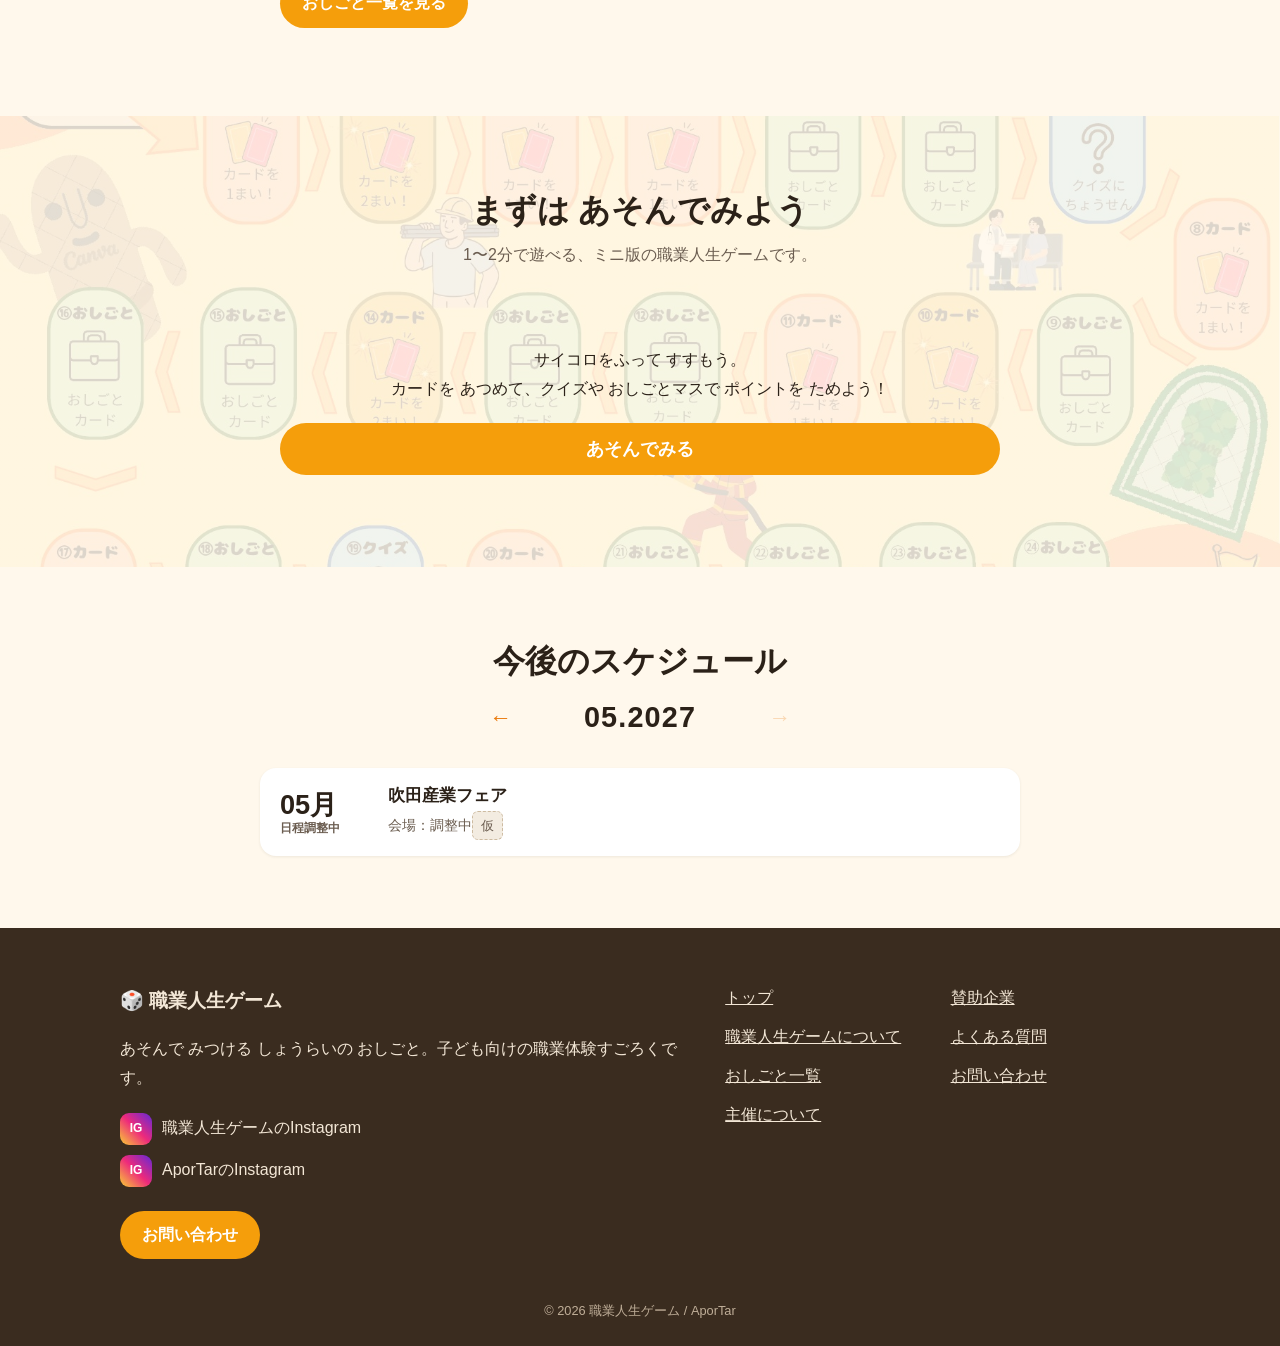
==== commit 202a0c22: "トップ画像：タイトルを戻し、スマホ用の縦長画像に切り替え、START/GOALの文字を修正 Co-Authored-By: Claude Opus 5.5 (1M context) <noreply@" ====
--- a/index.html
+++ b/index.html
@@ -12,13 +12,13 @@
   <header id="site-header" class="site-header"></header>
 
   <main>
-    <!-- メインビジュアル：画像の中の横断幕がタイトルの代わり。名前とサブタイトルは読み上げ・検索用に残して見た目は隠す。
+    <!-- メインビジュアル：横長の画面では --bg-wide、スマホのような縦長の画面では --bg-tall の画像を出す。
          写真を増やすときは .hero-slide を追加すると自動でスライドする -->
     <section class="hero" id="hero">
-      <div class="hero-slide is-active" style="background-image:url(images/hero-banner.jpg)"></div>
+      <div class="hero-slide is-active" style="--bg-wide:url(images/hero-banner.jpg);--bg-tall:url(images/hero-banner-tall.jpg)"></div>
       <div class="hero-content">
-        <h1 class="hero-copy visually-hidden">職業人生ゲーム</h1>
-        <p class="hero-sub visually-hidden">あそんで みつける しょうらいの おしごと</p>
+        <h1 class="hero-copy">職業人生ゲーム</h1>
+        <p class="hero-sub">あそんで みつける しょうらいの おしごと</p>
         <a class="btn hero-schedule" href="#schedule">出店スケジュール</a>
       </div>
     </section>
--- a/style.css
+++ b/style.css
@@ -1327,48 +1327,47 @@
   margin-block: 8px 24px;
 }
 
-/* 見た目は隠し、読み上げと検索には残す */
-.visually-hidden {
-  position: absolute !important;
-  width: 1px;
-  height: 1px;
-  overflow: hidden;
-  clip: rect(0 0 0 0);
-  white-space: nowrap;
-}
-
-/* トップの画像は横断幕がタイトル代わりなので、暗くせず、ボタンは下に置く */
+/* トップの画像：横長の画面と縦長の画面で別の画像に切り替える。
+   文字が読めるよう、画像の上に暗い膜を重ねて薄く見せる。出店スケジュールのボタンは右下 */
 .home .hero {
-  place-items: end end;
+  place-items: center;
 }
 
 .home .hero-slide {
-  background-position: center top;
+  background-image: var(--bg-wide);
+}
+
+@media (max-aspect-ratio: 4 / 5) {
+  .home .hero-slide {
+    background-image: var(--bg-tall, var(--bg-wide));
+  }
 }
 
 .home .hero::after {
-  background: linear-gradient(180deg, rgba(0, 0, 0, 0) 70%, rgba(0, 0, 0, 0.35) 100%);
+  background: rgba(30, 20, 10, 0.45);
 }
 
 .home .hero-content {
-  padding: 0 32px 32px;
-}
-
-/* スマホは縦長の画面で横断幕が切れないよう、画像の比率のまま横幅いっぱいに出す */
+  position: static;
+}
+
+.home .hero-copy,
+.home .hero-sub {
+  position: relative;
+  z-index: 1;
+}
+
+.home .hero-schedule {
+  position: absolute;
+  z-index: 1;
+  right: 32px;
+  bottom: 32px;
+  margin: 0;
+}
+
 @media (max-width: 700px) {
-  .home .hero {
-    height: auto;
-    min-height: 0;
-    aspect-ratio: 16 / 9;
-  }
-
-  .home .hero-content {
-    padding: 0 8px 8px;
-  }
-
   .home .hero-schedule {
-    margin-top: 0;
-    padding: 8px 16px;
-    font-size: 0.85rem;
-  }
-}
+    right: 16px;
+    bottom: 16px;
+  }
+}
